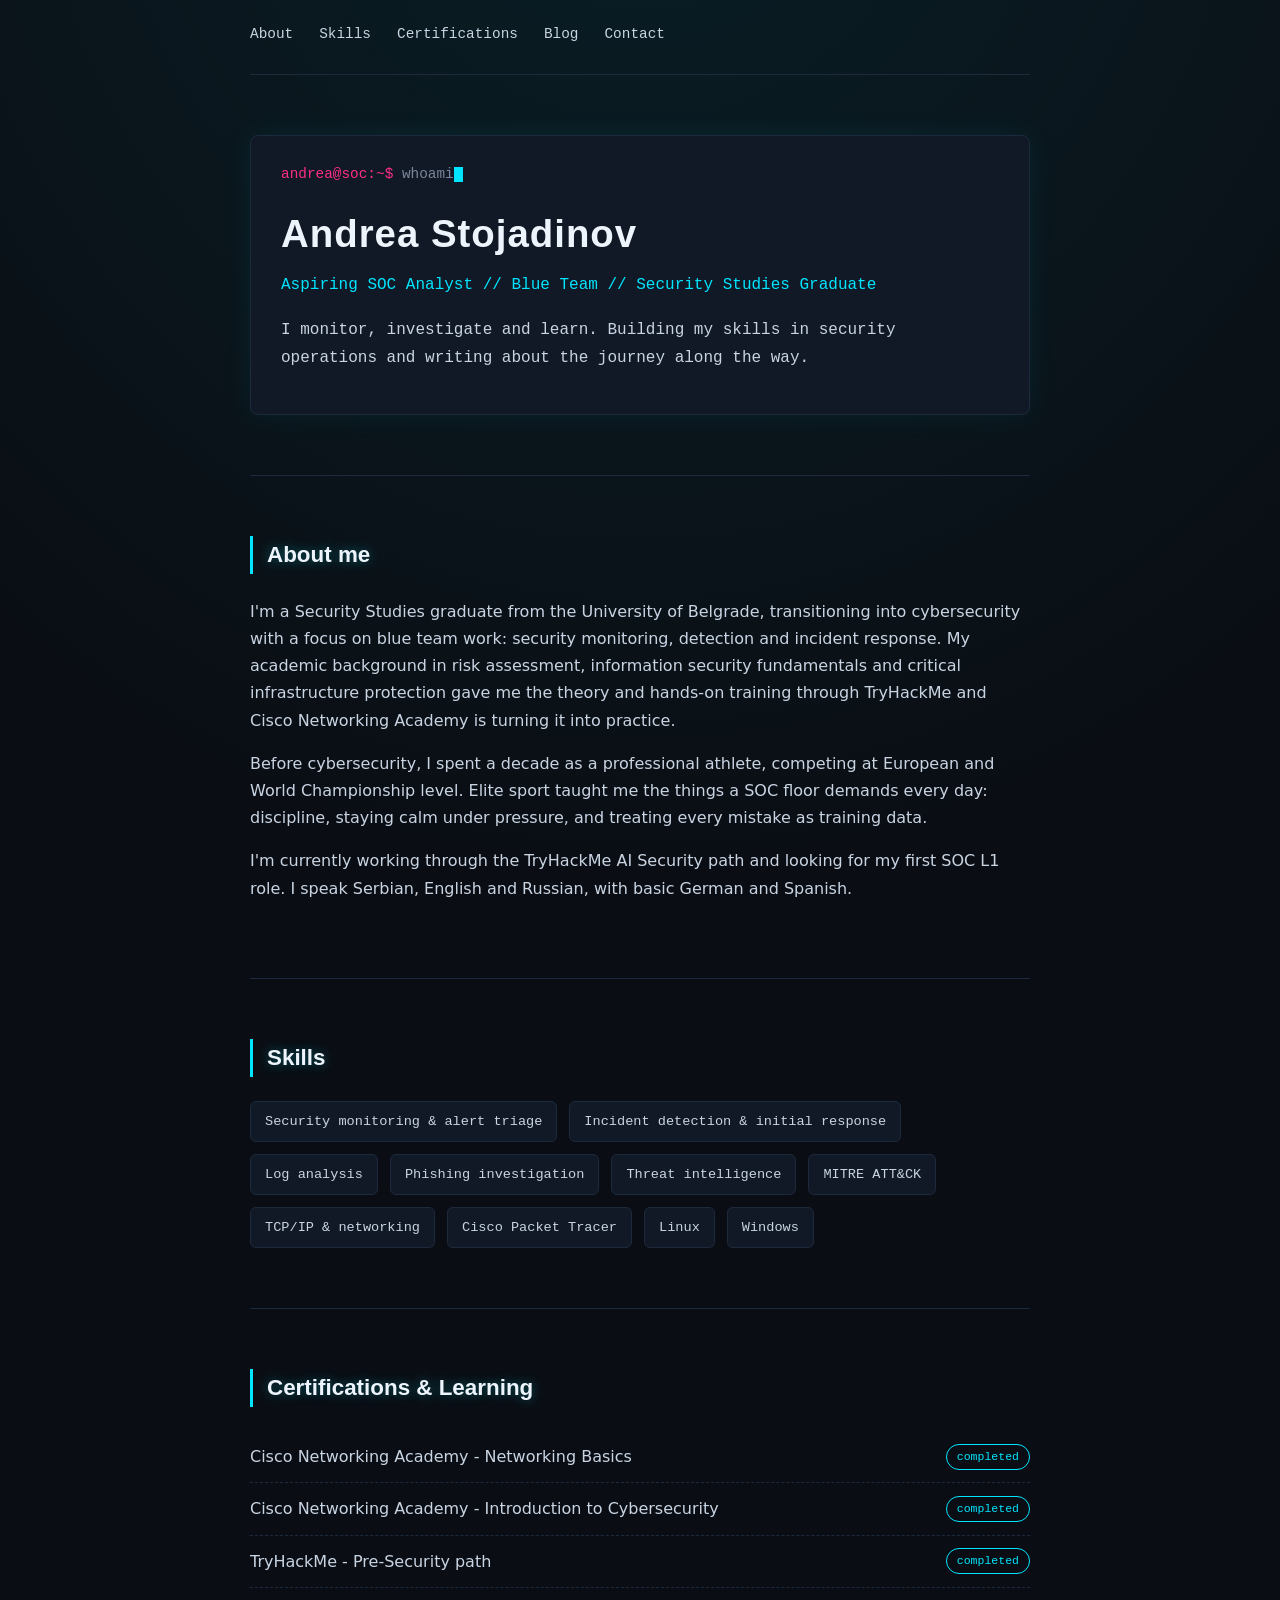
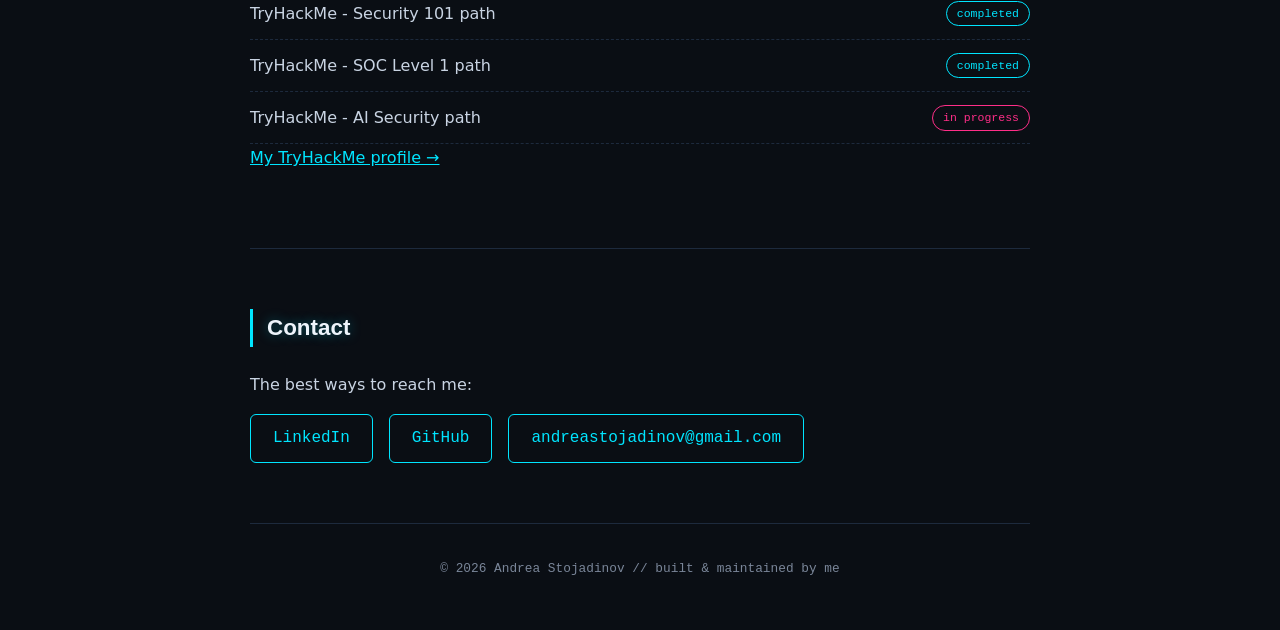
==== index.html @ 2970ea9f "Fix formatting and structure in index.html The HTML file was updated to correct the formatting of th" ====
<!DOCTYPE html>
<html lang="en">
<head>
    <meta charset="UTF-8">
    <meta name="viewport" content="width=device-width, initial-scale=1.0">

    <!-- ===== SIGURNOSNI META TAGOVI ===== -->
    <meta http-equiv="Content-Security-Policy" content="default-src 'self'; script-src 'self'; style-src 'self' https://fonts.googleapis.com; font-src 'self' https://fonts.gstatic.com; img-src 'self' data:; connect-src 'self'; base-uri 'self'; form-action 'none'; object-src 'none'; upgrade-insecure-requests">
    
    <meta name="referrer" content="strict-origin-when-cross-origin">

    <title>Andrea Stojadinov | Aspiring SOC Analyst</title>

    
    <link rel="preconnect" href="https://fonts.googleapis.com">
    <link rel="preconnect" href="https://fonts.gstatic.com" crossorigin>
    <link href="https://fonts.googleapis.com/css2?family=Chakra+Petch:wght@600;700&family=JetBrains+Mono:wght@400;500&display=swap" rel="stylesheet">

    <link rel="stylesheet" href="style.css">
</head>
<body>

    <nav>
        <a href="#about">About</a>
        <a href="#skills">Skills</a>
        <a href="#certifications">Certifications</a>
        <a href="blog.html">Blog</a>
        <a href="#contact">Contact</a>
    </nav>

    <!-- ===== HERO: terminal kutija ===== -->
    <section id="home">
        <div class="terminal">
            <p class="cmd-line"><span class="prompt">andrea@soc:~$</span> whoami<span class="cursor"></span></p>
            <h1>Andrea Stojadinov</h1>
            <p class="tagline">Aspiring SOC Analyst // Blue Team // Security Studies Graduate</p>
            <p>
                I monitor, investigate and learn. Building my skills in security
                operations and writing about the journey along the way.
            </p>
        </div>
    </section>

    <!-- ===== ABOUT ===== -->
    <section id="about">
        <h2>About me</h2>
        <p>
            I'm a Security Studies graduate from the University of Belgrade,
            transitioning into cybersecurity with a focus on blue team work:
            security monitoring, detection and incident response. My academic
            background in risk assessment, information security fundamentals
            and critical infrastructure protection gave me the theory and
            hands-on training through TryHackMe and Cisco Networking Academy
            is turning it into practice.
        </p>
        <p>
            Before cybersecurity, I spent a decade as a professional athlete,
            competing at European and World Championship level. Elite sport
            taught me the things a SOC floor demands every day: discipline,
            staying calm under pressure, and treating every mistake as
            training data.
        </p>
        <p>
            I'm currently working through the TryHackMe AI Security path and
            looking for my first SOC L1 role. I speak Serbian, English and
            Russian, with basic German and Spanish.
        </p>
    </section>

    <!-- ===== SKILLS:  ===== -->
    <section id="skills">
        <h2>Skills</h2>
        <ul class="chips">
            <li>Security monitoring &amp; alert triage</li>
            <li>Incident detection &amp; initial response</li>
            <li>Log analysis</li>
            <li>Phishing investigation</li>
            <li>Threat intelligence</li>
            <li>MITRE ATT&amp;CK</li>
            <li>TCP/IP &amp; networking</li>
            <li>Cisco Packet Tracer</li>
            <li>Linux</li>
            <li>Windows</li>
        </ul>
    </section>

    <!-- ===== CERTIFICATIONS ===== -->
    <section id="certifications">
        <h2>Certifications &amp; Learning</h2>
        <ul class="certs">
            <li>Cisco Networking Academy - Networking Basics <span class="tag done">completed</span></li>
            <li>Cisco Networking Academy - Introduction to Cybersecurity <span class="tag done">completed</span></li>
            <li>TryHackMe - Pre-Security path <span class="tag done">completed</span></li>
            <li>TryHackMe - Security 101 path <span class="tag done">completed</span></li>
            <li>TryHackMe - SOC Level 1 path <span class="tag done">completed</span></li>
            <li>TryHackMe - AI Security path <span class="tag progress">in progress</span></li>
        </ul>
        <p>
            <a href="https://tryhackme.com/p/AndreaStojadinov" target="_blank" rel="noopener noreferrer">My TryHackMe profile &rarr;</a>
        </p>
    </section>

    <!-- ===== CONTACT ===== -->
    <section id="contact">
        <h2>Contact</h2>
        <p>The best ways to reach me:</p>
        <ul class="contact-links">
            <li><a href="https://www.linkedin.com/in/andrea-stojadinov-2642943a7/" target="_blank" rel="noopener noreferrer">LinkedIn</a></li>
            <li><a href="https://github.com/andreastojadinov" target="_blank" rel="noopener noreferrer">GitHub</a></li>
            <li><a id="email-link">Email</a></li>
           
        </ul>
        
    </section>

    <footer>
        <p>&copy; 2026 Andrea Stojadinov // built &amp; maintained by me</p>
    </footer>

    
    <script src="main.js"></script>

</body>
</html>
---- style.css ----
/* ==================================================
   style.css — Cyberpunk / dark tech tema
   Paleta:
     pozadina:   #0a0e14 (skoro crna, plavkasta)
     paneli:     #111926
     tekst:      #c9d4e3 (svetlo sivo-plava)
     neon cyan:  #00e5ff (glavni akcenat)
     neon pink:  #ff2e88 (sekundarni akcenat)
   ================================================== */

* {
    margin: 0;
    padding: 0;
    box-sizing: border-box;
}

/* CSS varijable: */
:root {
    --bg: #0a0e14;
    --panel: #111926;
    --text: #c9d4e3;
    --muted: #7a8699;
    --neon: #00e5ff;
    --neon2: #ff2e88;
    --border: #1d2a3d;
}

html {
    scroll-behavior: smooth; /* glatko skrolovanje na klik u navigaciji */
}

body {
    font-family: "Segoe UI", system-ui, sans-serif;
    background-color: var(--bg);
    /* suptilan "glow" u pozadini vrha stranice */
    background-image: radial-gradient(ellipse 80% 50% at 50% -10%,
                        rgba(0, 229, 255, 0.08), transparent);
    color: var(--text);
    line-height: 1.7;
    max-width: 820px;
    margin: 0 auto;
    padding: 0 20px;
}

/* Naslovi u "tech" fontu (ucitava se u <head> svake stranice) */
h1, h2, h3 {
    font-family: "Chakra Petch", "Segoe UI", sans-serif;
    color: #eef4fb;
}

::selection {
    background: var(--neon);
    color: var(--bg);
}

a {
    color: var(--neon);
}

a:hover {
    color: #7df3ff;
}

/* ===== NAVIGACIJA ===== */
nav {
    display: flex;
    gap: 26px;
    padding: 22px 0;
    border-bottom: 1px solid var(--border);
    font-family: "JetBrains Mono", monospace;
    font-size: 0.9rem;
}

nav a {
    color: var(--text);
    text-decoration: none;
    position: relative;   
    padding-bottom: 6px;
}

/* Neonska linija ispod linka */
nav a::after {
    content: "";
    position: absolute;
    left: 0;
    bottom: 0;
    width: 100%;
    height: 2px;
    background: var(--neon);
    box-shadow: 0 0 8px var(--neon), 0 0 16px var(--neon); 
    transform: scaleX(0);
    transform-origin: left;
    transition: transform 0.25s ease;
}

/* Na hover i na AKTIVNOJ sekciji linija se "razvuce" */
nav a:hover::after,
nav a.active::after {
    transform: scaleX(1);
}

nav a.active {
    color: var(--neon);
}

/* ===== SEKCIJE ===== */
section {
    padding: 60px 0;
    border-bottom: 1px solid var(--border);
}

h1 {
    font-size: 2.4rem;
    letter-spacing: 1px;
    margin-bottom: 6px;
}

h2 {
    font-size: 1.4rem;
    margin-bottom: 24px;
    padding-left: 14px;
    border-left: 3px solid var(--neon);  
    text-shadow: 0 0 12px rgba(0, 229, 255, 0.35);
}

p {
    margin-bottom: 16px;
}

.tagline {
    font-family: "JetBrains Mono", monospace;
    color: var(--neon);
    font-size: 1rem;
    margin-bottom: 18px;
}

/* ===== HERO / TERMINAL ===== */
.terminal {
    background: var(--panel);
    border: 1px solid var(--border);
    border-radius: 8px;
    padding: 26px 30px;
    font-family: "JetBrains Mono", monospace;
    box-shadow: 0 0 30px rgba(0, 229, 255, 0.07);
}

.terminal .prompt {
    color: var(--neon2);   
}

.terminal .cmd-line {
    color: var(--muted);
    margin-bottom: 14px;
    font-size: 0.9rem;
}

/* Trepcuci kursor na kraju komandne linije */
.cursor {
    display: inline-block;
    width: 9px;
    height: 1.1em;
    background: var(--neon);
    vertical-align: text-bottom;
    animation: blink 1.1s steps(1) infinite;
}

@keyframes blink {
    50% { opacity: 0; }
}


@media (prefers-reduced-motion: reduce) {
    .cursor { animation: none; }
    html { scroll-behavior: auto; }
    nav a::after { transition: none; }
}

/* ===== SKILLS kao "cipovi" ===== */
.chips {
    display: flex;
    flex-wrap: wrap;   
    gap: 12px;
    list-style: none;
    margin: 0;
}

.chips li {
    font-family: "JetBrains Mono", monospace;
    font-size: 0.85rem;
    padding: 8px 14px;
    background: var(--panel);
    border: 1px solid var(--border);
    border-radius: 6px;
    transition: border-color 0.2s, box-shadow 0.2s;
}

.chips li:hover {
    border-color: var(--neon);
    box-shadow: 0 0 12px rgba(0, 229, 255, 0.35);
}

/* ===== CERTIFICATIONS ===== */
.certs {
    list-style: none;
}

.certs li {
    padding: 12px 0;
    border-bottom: 1px dashed var(--border);
    display: flex;
    justify-content: space-between;  /* naziv levo, status desno */
    gap: 12px;
    flex-wrap: wrap;
}

/* Male "etikete" statusa */
.tag {
    font-family: "JetBrains Mono", monospace;
    font-size: 0.72rem;
    padding: 2px 10px;
    border-radius: 20px;
    align-self: center;
    white-space: nowrap;
}

.tag.done {
    color: var(--neon);
    border: 1px solid var(--neon);
}

.tag.progress {
    color: var(--neon2);
    border: 1px solid var(--neon2);
}

/* ===== CONTACT dugmad ===== */
.contact-links {
    display: flex;
    gap: 16px;
    flex-wrap: wrap;
    list-style: none;
}

.contact-links a {
    display: inline-block;
    font-family: "JetBrains Mono", monospace;
    text-decoration: none;
    padding: 10px 22px;
    border: 1px solid var(--neon);
    border-radius: 6px;
    transition: box-shadow 0.2s, background 0.2s;
}

.contact-links a:hover {
    box-shadow: 0 0 14px rgba(0, 229, 255, 0.5);
    background: rgba(0, 229, 255, 0.08);
}

/* ===== BLOG ===== */
.post-preview {
    background: var(--panel);
    border: 1px solid var(--border);
    border-left: 3px solid var(--neon);
    border-radius: 6px;
    padding: 20px 24px;
    margin-bottom: 24px;
    transition: box-shadow 0.2s;
}

.post-preview:hover {
    box-shadow: 0 0 16px rgba(0, 229, 255, 0.2);
}

.post-preview h3 {
    font-size: 1.15rem;
    margin-bottom: 4px;
}

.post-preview h3 a {
    text-decoration: none;
}

.post-date {
    font-family: "JetBrains Mono", monospace;
    font-size: 0.78rem;
    color: var(--muted);
    margin-bottom: 10px;
}

article {
    padding: 50px 0;
}

article h2 {
    margin-top: 34px;
}

.back-link {
    display: inline-block;
    margin-top: 30px;
    font-family: "JetBrains Mono", monospace;
}

/* ===== FOOTER ===== */
footer {
    padding: 34px 0;
    font-family: "JetBrains Mono", monospace;
    font-size: 0.8rem;
    color: var(--muted);
    text-align: center;
}

/* Vidljiv fokus za navigaciju tastaturom (pristupacnost) */
a:focus-visible {
    outline: 2px solid var(--neon2);
    outline-offset: 3px;
}
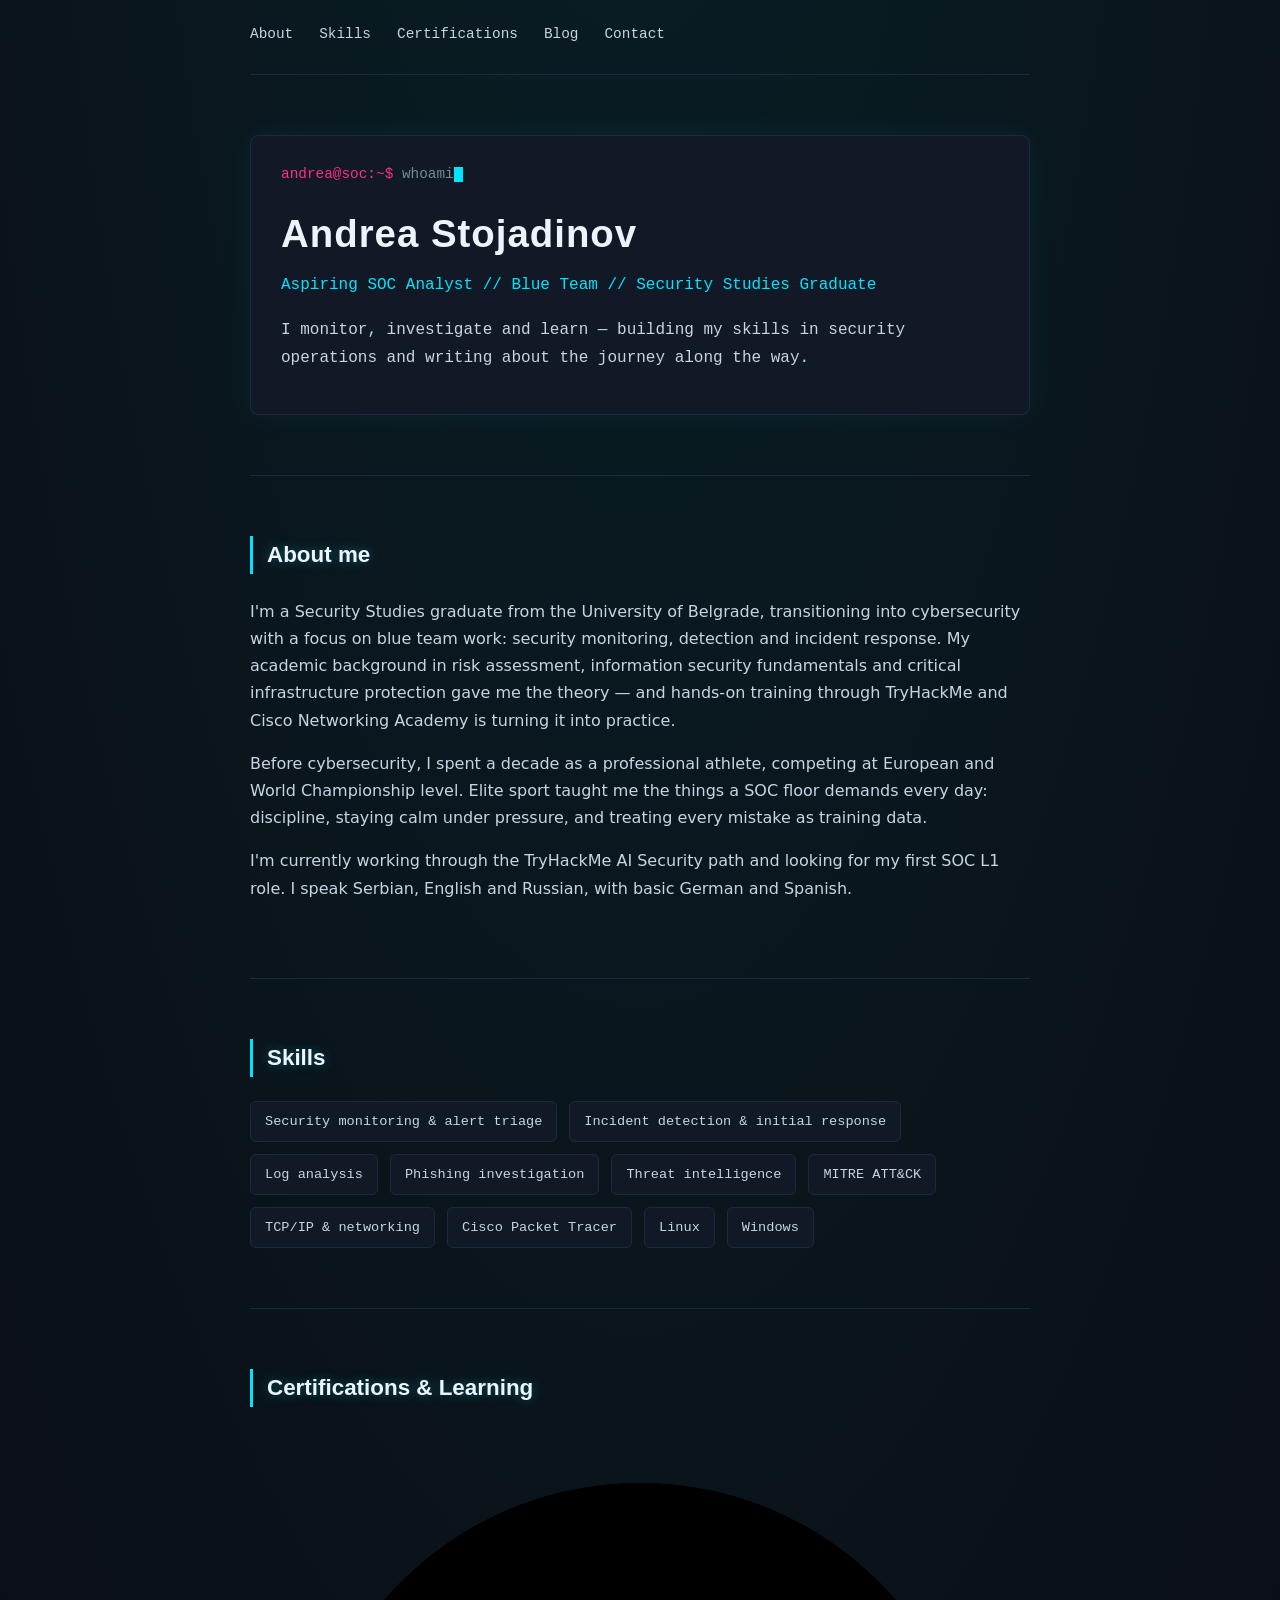
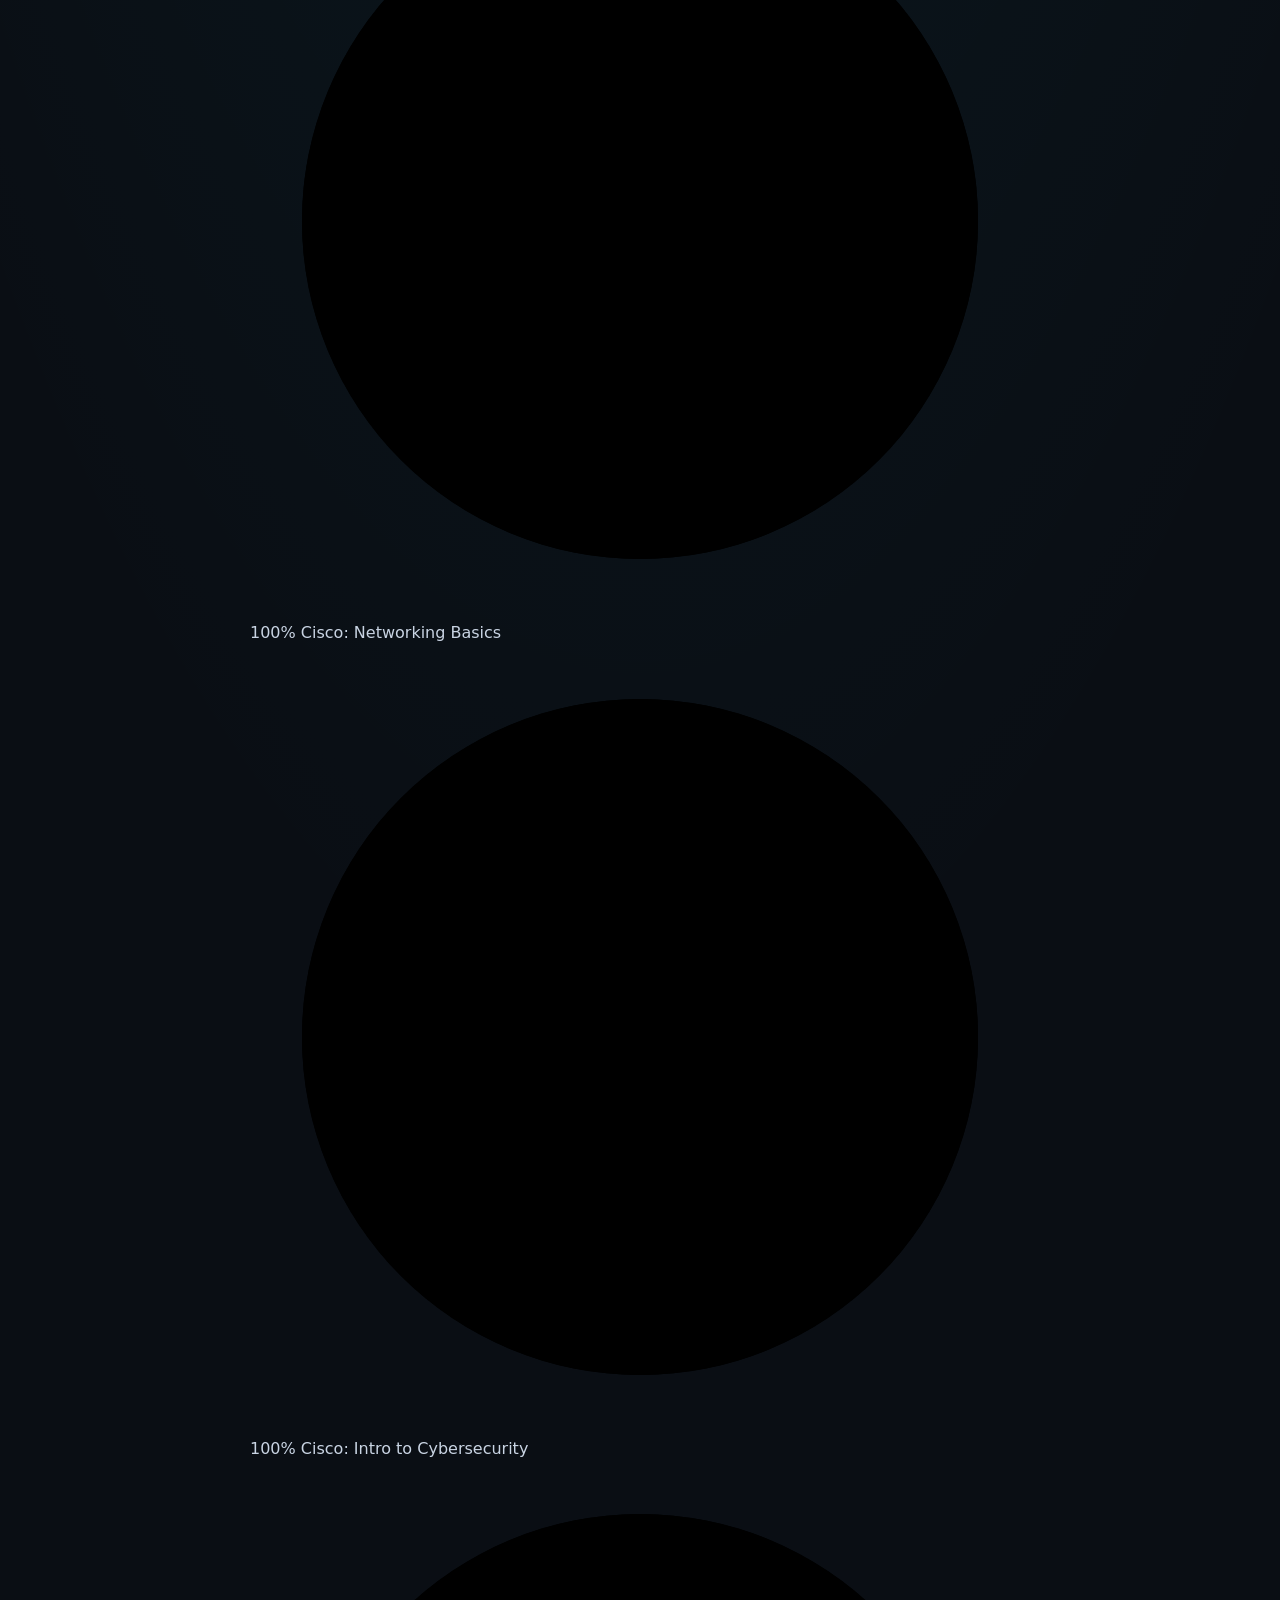
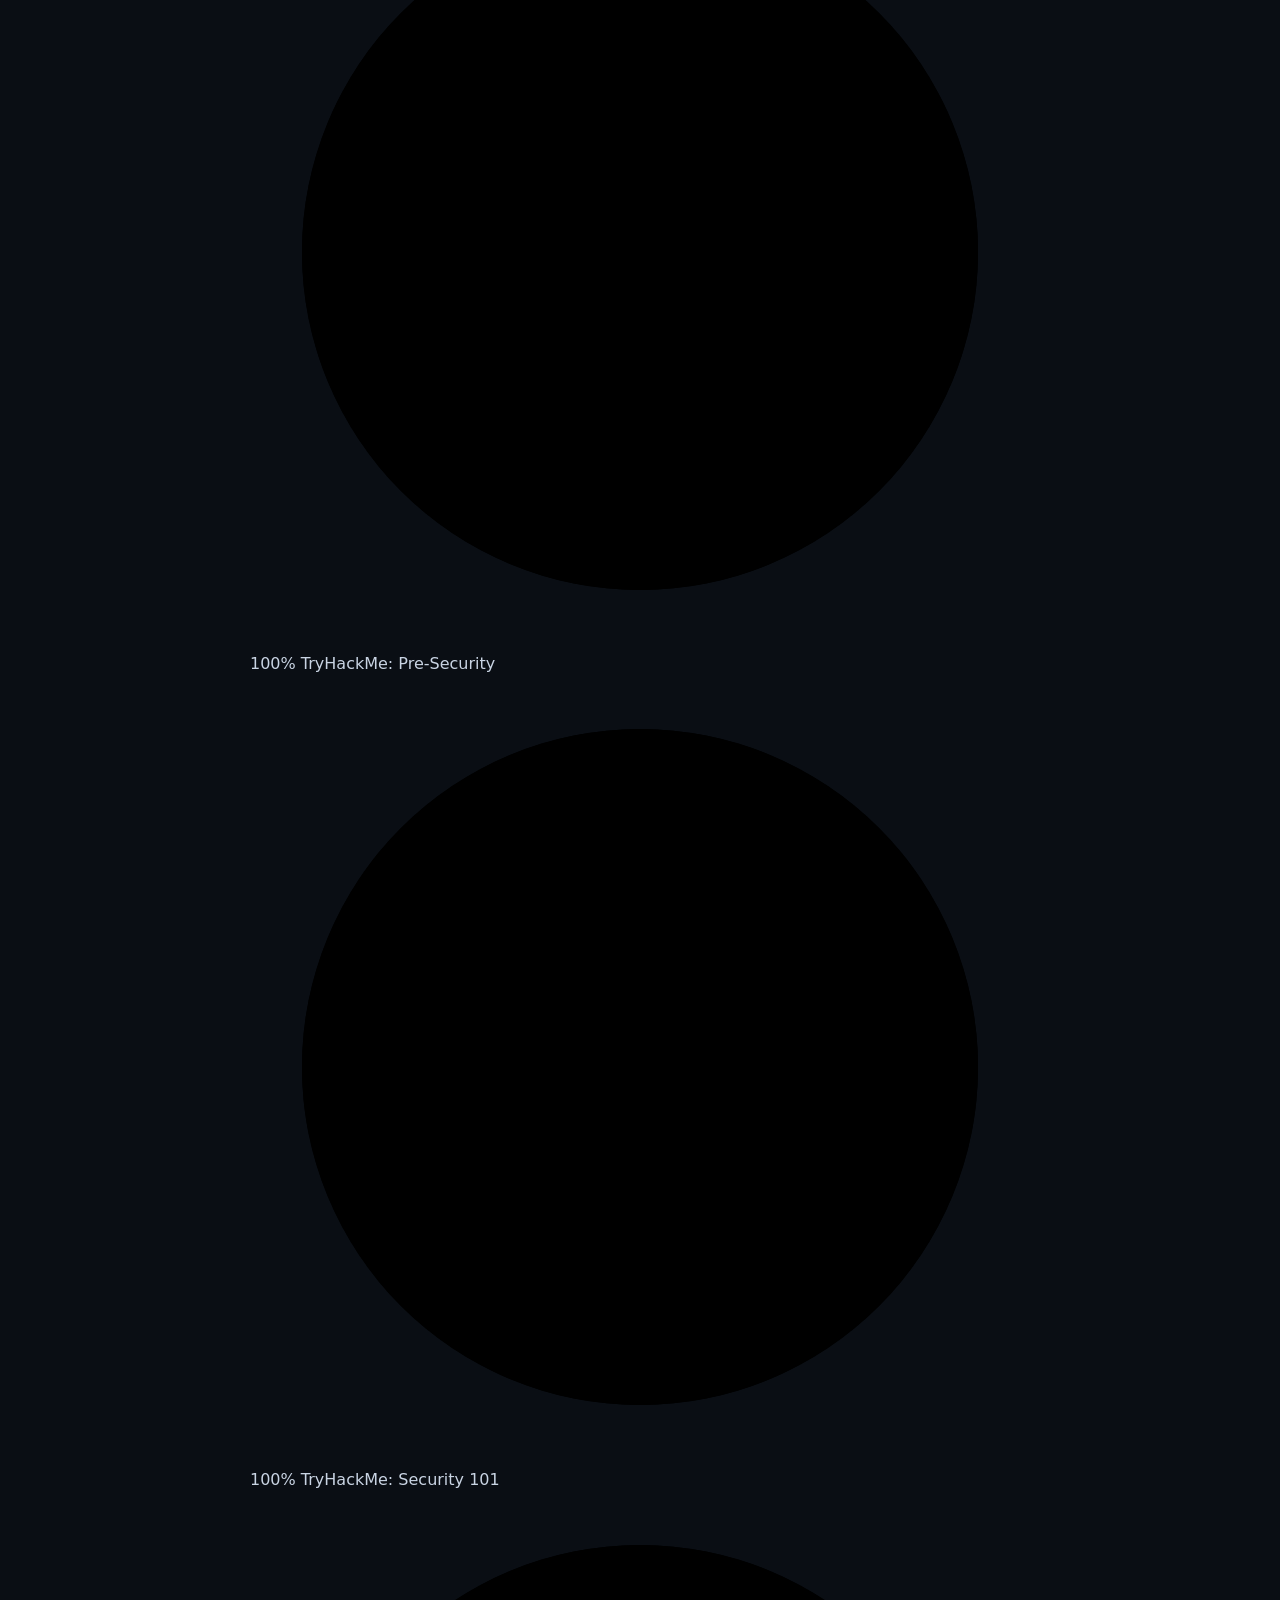
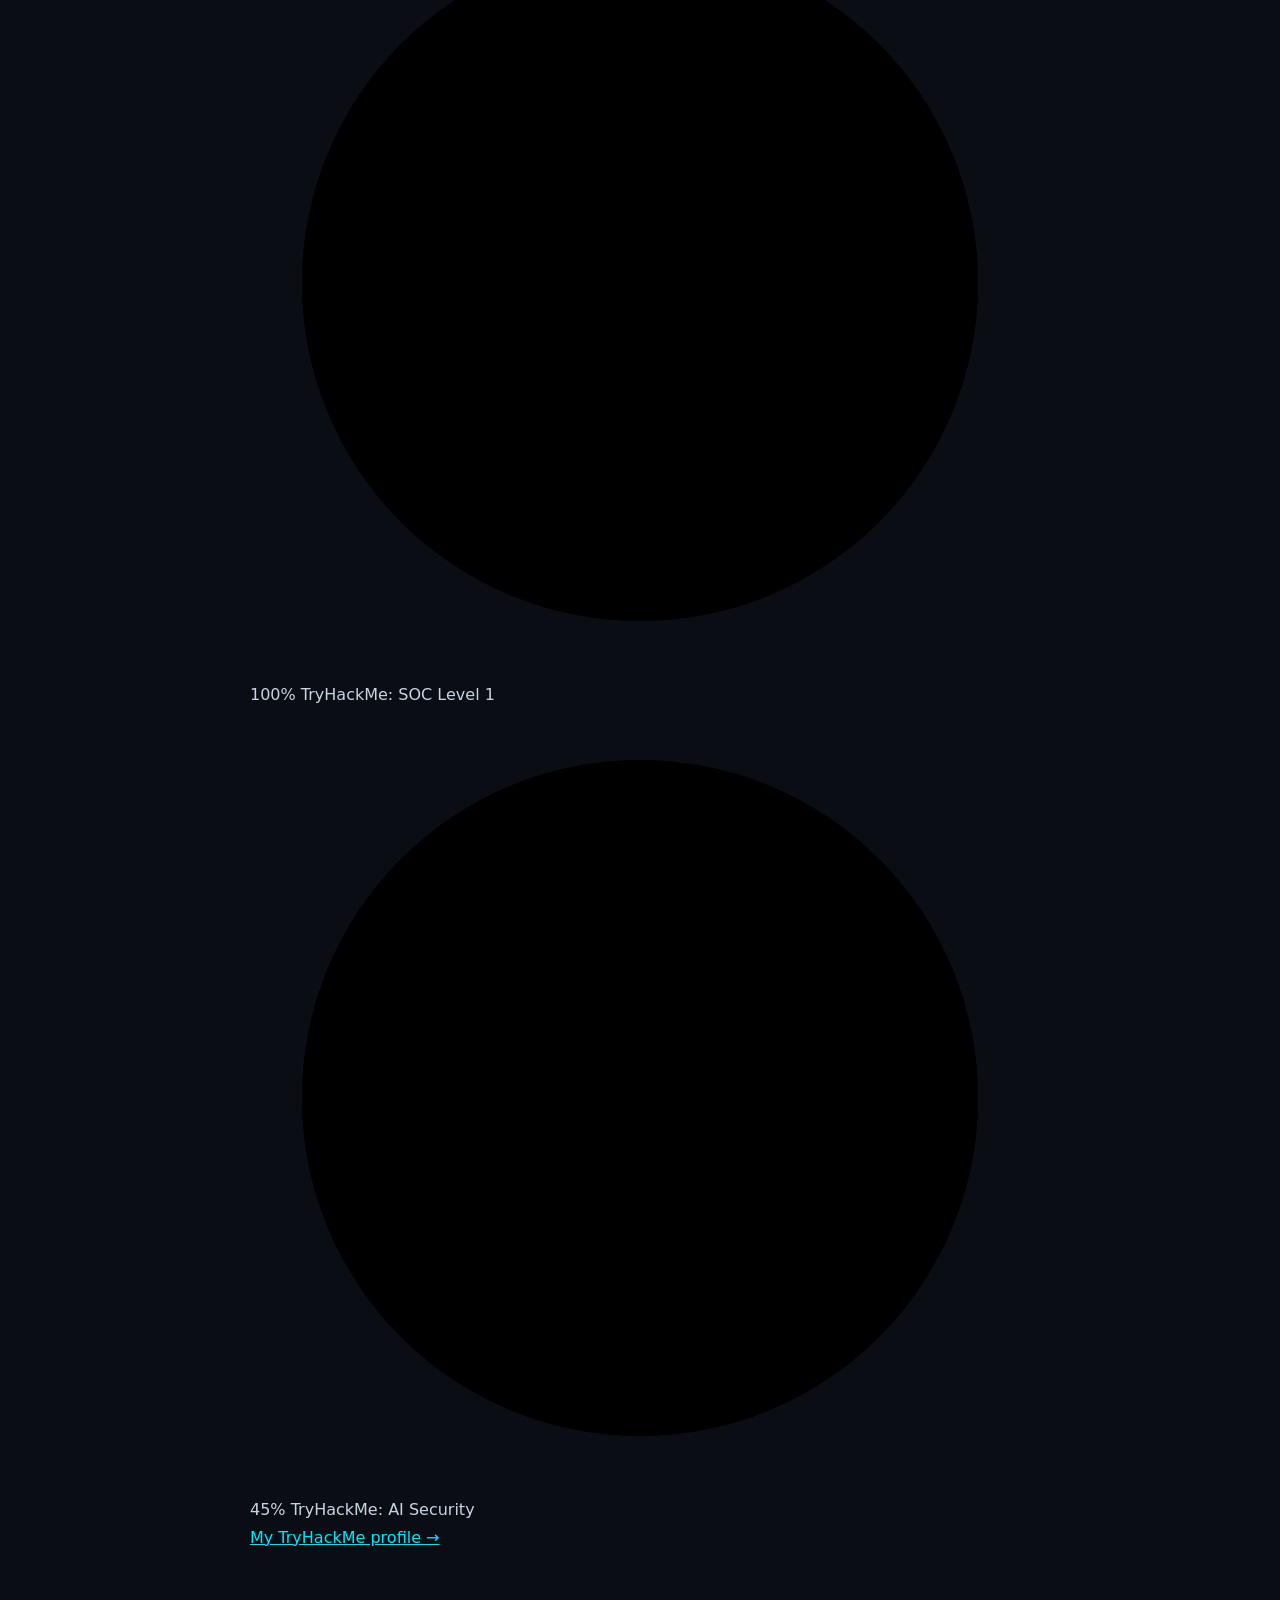
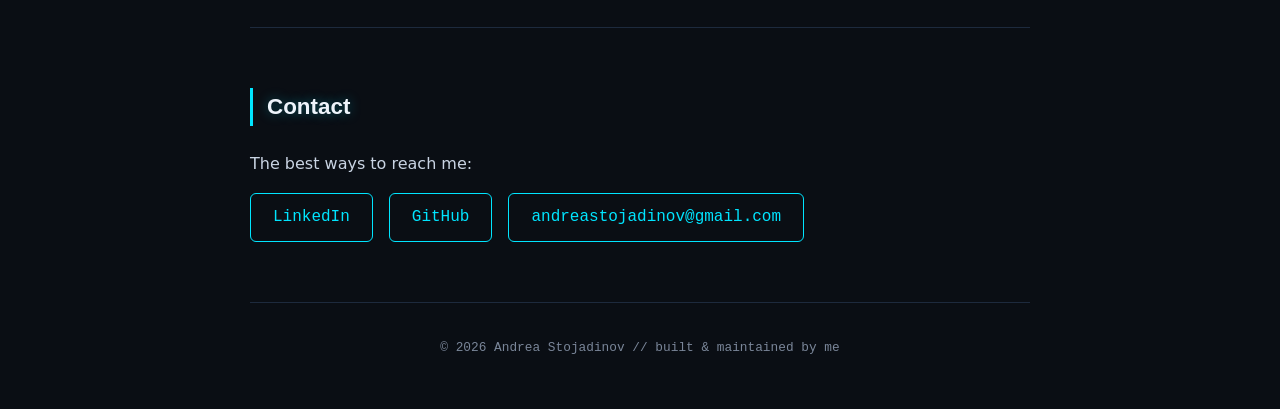
==== commit 84d6d133: "Refactor index.html with improved comments and structure Updated HTML structure and added comments f" ====
--- a/index.html
+++ b/index.html
@@ -4,14 +4,18 @@
     <meta charset="UTF-8">
     <meta name="viewport" content="width=device-width, initial-scale=1.0">
 
-    <!-- ===== SIGURNOSNI META TAGOVI ===== -->
+    <!-- ===== SIGURNOSNI META TAGOVI =====
+         Content-Security-Policy: browseru kaze sa KOJIH domena sme
+         da ucita skripte, stilove i fontove. Sve ostalo se blokira.
+         Ovo je glavna odbrana od XSS-a (ubacivanja tudjeg koda). -->
     <meta http-equiv="Content-Security-Policy" content="default-src 'self'; script-src 'self'; style-src 'self' https://fonts.googleapis.com; font-src 'self' https://fonts.gstatic.com; img-src 'self' data:; connect-src 'self'; base-uri 'self'; form-action 'none'; object-src 'none'; upgrade-insecure-requests">
-    
+    <!-- Referrer-Policy: ogranicava koje info o nasem sajtu se salju
+         drugim sajtovima kad posetilac klikne eksterni link. -->
     <meta name="referrer" content="strict-origin-when-cross-origin">
 
     <title>Andrea Stojadinov | Aspiring SOC Analyst</title>
 
-    
+    <!-- Google Fonts: Chakra Petch (naslovi) i JetBrains Mono (tech detalji) -->
     <link rel="preconnect" href="https://fonts.googleapis.com">
     <link rel="preconnect" href="https://fonts.gstatic.com" crossorigin>
     <link href="https://fonts.googleapis.com/css2?family=Chakra+Petch:wght@600;700&family=JetBrains+Mono:wght@400;500&display=swap" rel="stylesheet">
@@ -35,7 +39,7 @@
             <h1>Andrea Stojadinov</h1>
             <p class="tagline">Aspiring SOC Analyst // Blue Team // Security Studies Graduate</p>
             <p>
-                I monitor, investigate and learn. Building my skills in security
+                I monitor, investigate and learn — building my skills in security
                 operations and writing about the journey along the way.
             </p>
         </div>
@@ -49,7 +53,7 @@
             transitioning into cybersecurity with a focus on blue team work:
             security monitoring, detection and incident response. My academic
             background in risk assessment, information security fundamentals
-            and critical infrastructure protection gave me the theory and
+            and critical infrastructure protection gave me the theory — and
             hands-on training through TryHackMe and Cisco Networking Academy
             is turning it into practice.
         </p>
@@ -67,7 +71,7 @@
         </p>
     </section>
 
-    <!-- ===== SKILLS:  ===== -->
+    <!-- ===== SKILLS: "cipovi" ===== -->
     <section id="skills">
         <h2>Skills</h2>
         <ul class="chips">
@@ -87,14 +91,70 @@
     <!-- ===== CERTIFICATIONS ===== -->
     <section id="certifications">
         <h2>Certifications &amp; Learning</h2>
-        <ul class="certs">
-            <li>Cisco Networking Academy - Networking Basics <span class="tag done">completed</span></li>
-            <li>Cisco Networking Academy - Introduction to Cybersecurity <span class="tag done">completed</span></li>
-            <li>TryHackMe - Pre-Security path <span class="tag done">completed</span></li>
-            <li>TryHackMe - Security 101 path <span class="tag done">completed</span></li>
-            <li>TryHackMe - SOC Level 1 path <span class="tag done">completed</span></li>
-            <li>TryHackMe - AI Security path <span class="tag progress">in progress</span></li>
-        </ul>
+
+        <!-- ===== KRUZNI PROGRESS INDIKATORI =====
+             Svaka kartica ima data-percent = procenat zavrsenosti.
+             Klasa "done" = neon plava, "progress" = neon roze.
+             main.js animira punjenje kruga kad sekcija udje u ekran.
+             Da promenis procenat AI Security-ja: izmeni data-percent
+             dole (npr. data-percent="60") — krug i broj se sami azuriraju. -->
+        <div class="cert-grid">
+
+            <div class="cert-ring done" data-percent="100">
+                <svg class="ring" viewBox="0 0 120 120" aria-hidden="true">
+                    <circle class="ring-track" cx="60" cy="60" r="52"></circle>
+                    <circle class="ring-fill" cx="60" cy="60" r="52"></circle>
+                </svg>
+                <span class="ring-pct">100%</span>
+                <span class="cert-name">Cisco: Networking Basics</span>
+            </div>
+
+            <div class="cert-ring done" data-percent="100">
+                <svg class="ring" viewBox="0 0 120 120" aria-hidden="true">
+                    <circle class="ring-track" cx="60" cy="60" r="52"></circle>
+                    <circle class="ring-fill" cx="60" cy="60" r="52"></circle>
+                </svg>
+                <span class="ring-pct">100%</span>
+                <span class="cert-name">Cisco: Intro to Cybersecurity</span>
+            </div>
+
+            <div class="cert-ring done" data-percent="100">
+                <svg class="ring" viewBox="0 0 120 120" aria-hidden="true">
+                    <circle class="ring-track" cx="60" cy="60" r="52"></circle>
+                    <circle class="ring-fill" cx="60" cy="60" r="52"></circle>
+                </svg>
+                <span class="ring-pct">100%</span>
+                <span class="cert-name">TryHackMe: Pre-Security</span>
+            </div>
+
+            <div class="cert-ring done" data-percent="100">
+                <svg class="ring" viewBox="0 0 120 120" aria-hidden="true">
+                    <circle class="ring-track" cx="60" cy="60" r="52"></circle>
+                    <circle class="ring-fill" cx="60" cy="60" r="52"></circle>
+                </svg>
+                <span class="ring-pct">100%</span>
+                <span class="cert-name">TryHackMe: Security 101</span>
+            </div>
+
+            <div class="cert-ring done" data-percent="100">
+                <svg class="ring" viewBox="0 0 120 120" aria-hidden="true">
+                    <circle class="ring-track" cx="60" cy="60" r="52"></circle>
+                    <circle class="ring-fill" cx="60" cy="60" r="52"></circle>
+                </svg>
+                <span class="ring-pct">100%</span>
+                <span class="cert-name">TryHackMe: SOC Level 1</span>
+            </div>
+
+            <div class="cert-ring progress" data-percent="45">
+                <svg class="ring" viewBox="0 0 120 120" aria-hidden="true">
+                    <circle class="ring-track" cx="60" cy="60" r="52"></circle>
+                    <circle class="ring-fill" cx="60" cy="60" r="52"></circle>
+                </svg>
+                <span class="ring-pct">45%</span>
+                <span class="cert-name">TryHackMe: AI Security</span>
+            </div>
+
+        </div>
         <p>
             <a href="https://tryhackme.com/p/AndreaStojadinov" target="_blank" rel="noopener noreferrer">My TryHackMe profile &rarr;</a>
         </p>
@@ -107,17 +167,18 @@
         <ul class="contact-links">
             <li><a href="https://www.linkedin.com/in/andrea-stojadinov-2642943a7/" target="_blank" rel="noopener noreferrer">LinkedIn</a></li>
             <li><a href="https://github.com/andreastojadinov" target="_blank" rel="noopener noreferrer">GitHub</a></li>
+            <!-- Email adresa se NE pise ovde. main.js je sklapa u browseru,
+                 da je spam botovi ne pokupe iz sirovog HTML-a. -->
             <li><a id="email-link">Email</a></li>
-           
         </ul>
-        
+        <!-- Email namerno jos NE stavljamo — resicemo ga sa zastitom od spam botova -->
     </section>
 
     <footer>
         <p>&copy; 2026 Andrea Stojadinov // built &amp; maintained by me</p>
     </footer>
 
-    
+    <!-- Scroll-spy je sada u zasebnom fajlu (zbog stroge CSP politike) -->
     <script src="main.js"></script>
 
 </body>
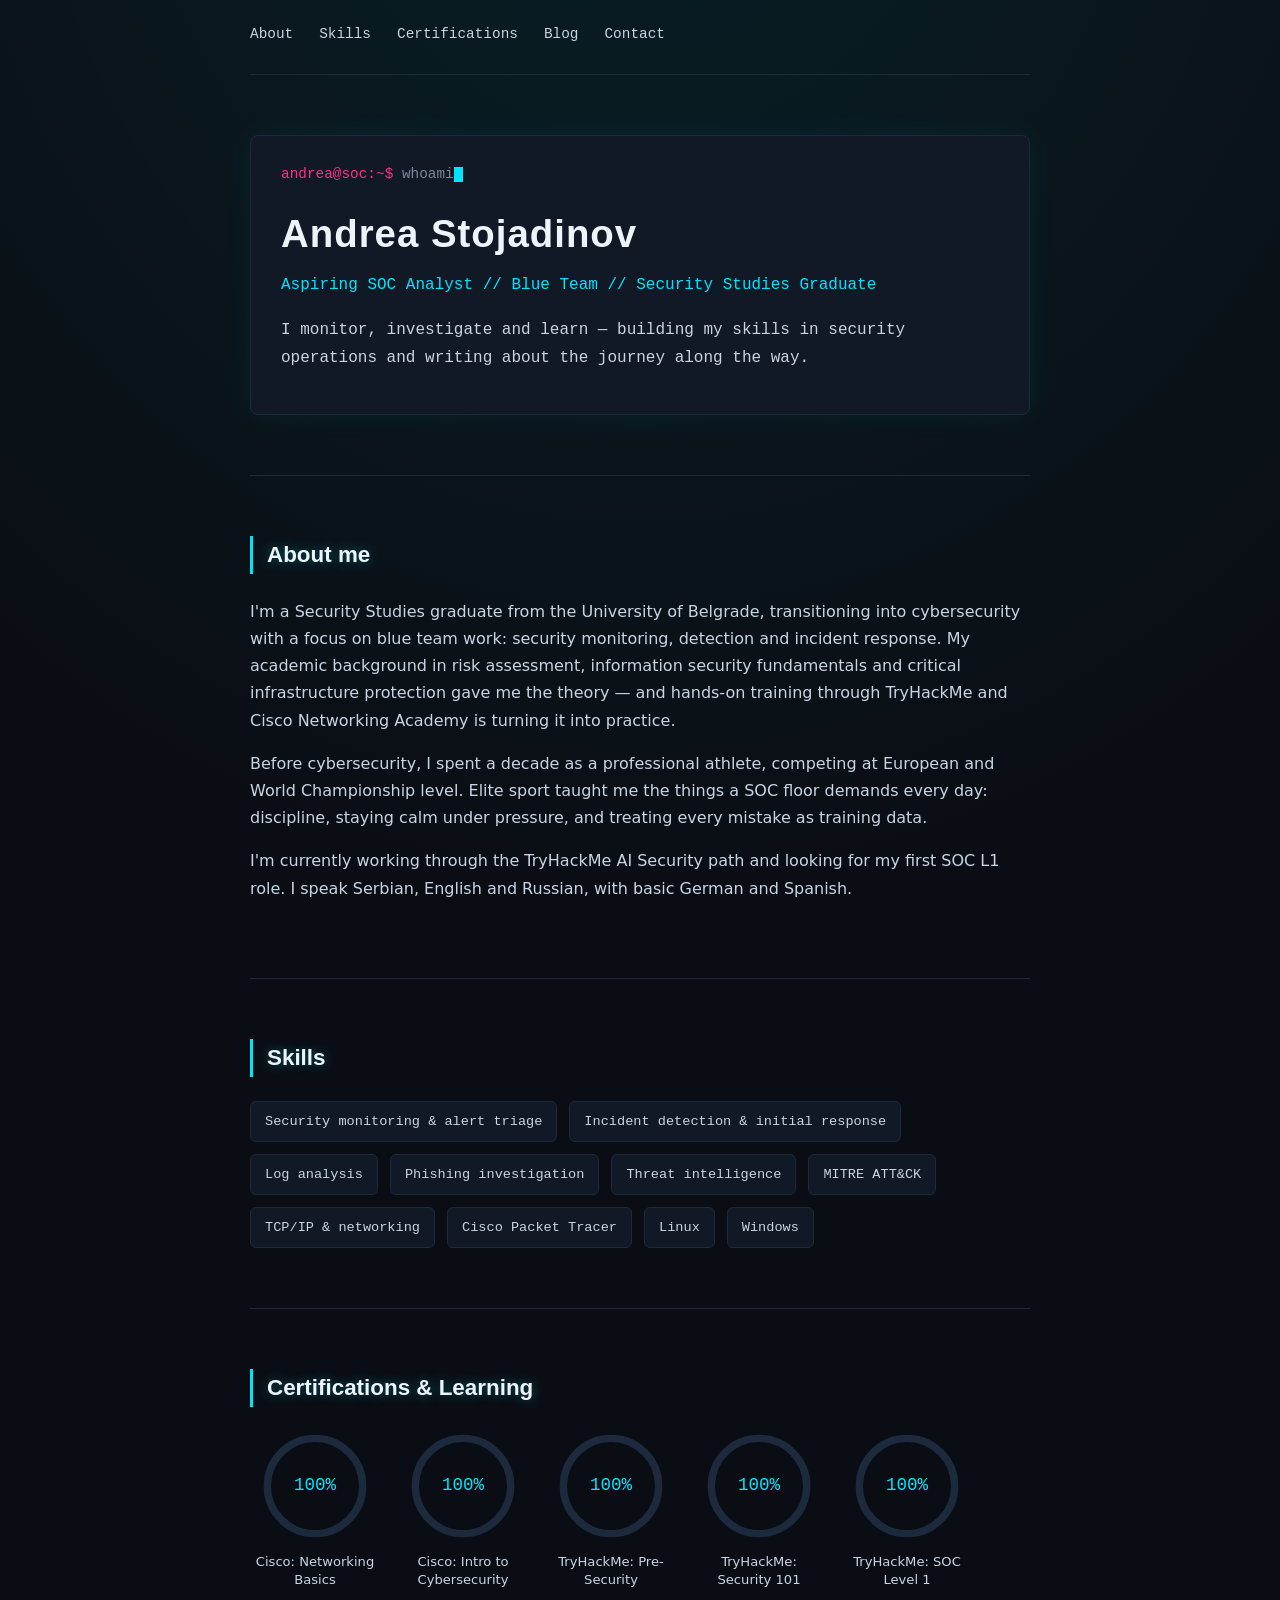
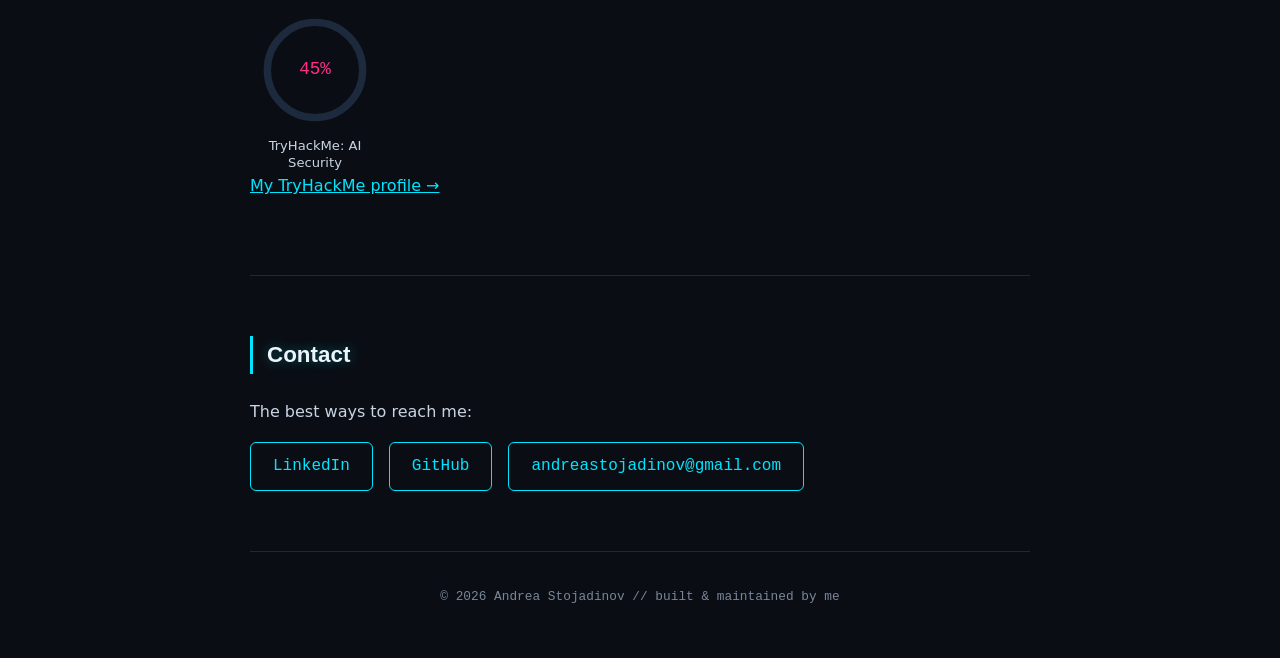
==== commit b788ea0d: "Refactor index.html structure and content" ====
--- a/index.html
+++ b/index.html
@@ -3,19 +3,11 @@
 <head>
     <meta charset="UTF-8">
     <meta name="viewport" content="width=device-width, initial-scale=1.0">
-
-    <!-- ===== SIGURNOSNI META TAGOVI =====
-         Content-Security-Policy: browseru kaze sa KOJIH domena sme
-         da ucita skripte, stilove i fontove. Sve ostalo se blokira.
-         Ovo je glavna odbrana od XSS-a (ubacivanja tudjeg koda). -->
     <meta http-equiv="Content-Security-Policy" content="default-src 'self'; script-src 'self'; style-src 'self' https://fonts.googleapis.com; font-src 'self' https://fonts.gstatic.com; img-src 'self' data:; connect-src 'self'; base-uri 'self'; form-action 'none'; object-src 'none'; upgrade-insecure-requests">
-    <!-- Referrer-Policy: ogranicava koje info o nasem sajtu se salju
-         drugim sajtovima kad posetilac klikne eksterni link. -->
     <meta name="referrer" content="strict-origin-when-cross-origin">
 
     <title>Andrea Stojadinov | Aspiring SOC Analyst</title>
 
-    <!-- Google Fonts: Chakra Petch (naslovi) i JetBrains Mono (tech detalji) -->
     <link rel="preconnect" href="https://fonts.googleapis.com">
     <link rel="preconnect" href="https://fonts.gstatic.com" crossorigin>
     <link href="https://fonts.googleapis.com/css2?family=Chakra+Petch:wght@600;700&family=JetBrains+Mono:wght@400;500&display=swap" rel="stylesheet">
@@ -32,7 +24,6 @@
         <a href="#contact">Contact</a>
     </nav>
 
-    <!-- ===== HERO: terminal kutija ===== -->
     <section id="home">
         <div class="terminal">
             <p class="cmd-line"><span class="prompt">andrea@soc:~$</span> whoami<span class="cursor"></span></p>
@@ -45,7 +36,6 @@
         </div>
     </section>
 
-    <!-- ===== ABOUT ===== -->
     <section id="about">
         <h2>About me</h2>
         <p>
@@ -71,7 +61,6 @@
         </p>
     </section>
 
-    <!-- ===== SKILLS: "cipovi" ===== -->
     <section id="skills">
         <h2>Skills</h2>
         <ul class="chips">
@@ -88,16 +77,8 @@
         </ul>
     </section>
 
-    <!-- ===== CERTIFICATIONS ===== -->
     <section id="certifications">
         <h2>Certifications &amp; Learning</h2>
-
-        <!-- ===== KRUZNI PROGRESS INDIKATORI =====
-             Svaka kartica ima data-percent = procenat zavrsenosti.
-             Klasa "done" = neon plava, "progress" = neon roze.
-             main.js animira punjenje kruga kad sekcija udje u ekran.
-             Da promenis procenat AI Security-ja: izmeni data-percent
-             dole (npr. data-percent="60") — krug i broj se sami azuriraju. -->
         <div class="cert-grid">
 
             <div class="cert-ring done" data-percent="100">
@@ -160,25 +141,20 @@
         </p>
     </section>
 
-    <!-- ===== CONTACT ===== -->
     <section id="contact">
         <h2>Contact</h2>
         <p>The best ways to reach me:</p>
         <ul class="contact-links">
             <li><a href="https://www.linkedin.com/in/andrea-stojadinov-2642943a7/" target="_blank" rel="noopener noreferrer">LinkedIn</a></li>
             <li><a href="https://github.com/andreastojadinov" target="_blank" rel="noopener noreferrer">GitHub</a></li>
-            <!-- Email adresa se NE pise ovde. main.js je sklapa u browseru,
-                 da je spam botovi ne pokupe iz sirovog HTML-a. -->
             <li><a id="email-link">Email</a></li>
         </ul>
-        <!-- Email namerno jos NE stavljamo — resicemo ga sa zastitom od spam botova -->
     </section>
 
     <footer>
         <p>&copy; 2026 Andrea Stojadinov // built &amp; maintained by me</p>
     </footer>
 
-    <!-- Scroll-spy je sada u zasebnom fajlu (zbog stroge CSP politike) -->
     <script src="main.js"></script>
 
 </body>
--- a/style.css
+++ b/style.css
@@ -14,7 +14,7 @@
     box-sizing: border-box;
 }
 
-/* CSS varijable: */
+/* CSS varijable: boju menjas na JEDNOM mestu, vazi svuda */
 :root {
     --bg: #0a0e14;
     --panel: #111926;
@@ -74,11 +74,11 @@
 nav a {
     color: var(--text);
     text-decoration: none;
-    position: relative;   
+    position: relative;   /* potrebno da bi ::after linija znala gde da stoji */
     padding-bottom: 6px;
 }
 
-/* Neonska linija ispod linka */
+/* Neonska linija ispod linka: postoji stalno, ali je "skupljena" (scaleX(0)) */
 nav a::after {
     content: "";
     position: absolute;
@@ -87,7 +87,7 @@
     width: 100%;
     height: 2px;
     background: var(--neon);
-    box-shadow: 0 0 8px var(--neon), 0 0 16px var(--neon); 
+    box-shadow: 0 0 8px var(--neon), 0 0 16px var(--neon); /* neon sjaj */
     transform: scaleX(0);
     transform-origin: left;
     transition: transform 0.25s ease;
@@ -119,7 +119,7 @@
     font-size: 1.4rem;
     margin-bottom: 24px;
     padding-left: 14px;
-    border-left: 3px solid var(--neon);  
+    border-left: 3px solid var(--neon);  /* neonska crtica uz naslov */
     text-shadow: 0 0 12px rgba(0, 229, 255, 0.35);
 }
 
@@ -134,7 +134,8 @@
     margin-bottom: 18px;
 }
 
-/* ===== HERO / TERMINAL ===== */
+/* ===== HERO / TERMINAL =====
+   Kutija koja imitira terminal — nas "potpis" na sajtu */
 .terminal {
     background: var(--panel);
     border: 1px solid var(--border);
@@ -145,7 +146,7 @@
 }
 
 .terminal .prompt {
-    color: var(--neon2);   
+    color: var(--neon2);   /* roze prompt kao kontrast */
 }
 
 .terminal .cmd-line {
@@ -168,7 +169,7 @@
     50% { opacity: 0; }
 }
 
-
+/* Ako je korisniku u sistemu ukljuceno "smanji animacije" — postujemo to */
 @media (prefers-reduced-motion: reduce) {
     .cursor { animation: none; }
     html { scroll-behavior: auto; }
@@ -178,7 +179,7 @@
 /* ===== SKILLS kao "cipovi" ===== */
 .chips {
     display: flex;
-    flex-wrap: wrap;   
+    flex-wrap: wrap;   /* prelamaju se u novi red kad nema mesta */
     gap: 12px;
     list-style: none;
     margin: 0;
@@ -314,4 +315,95 @@
 a:focus-visible {
     outline: 2px solid var(--neon2);
     outline-offset: 3px;
-}+}
+
+/* ===== KRUZNI PROGRESS INDIKATORI (Certifications) ===== */
+
+.cert-grid {
+    display: flex;
+    flex-wrap: wrap;          /* prelamaju se u novi red na manjim ekranima */
+    gap: 26px 18px;
+    justify-content: flex-start;
+}
+
+/* Jedna kartica (jedan kurs) */
+.cert-ring {
+    position: relative;       /* da procenat moze da stoji centriran preko kruga */
+    width: 130px;
+    display: flex;
+    flex-direction: column;
+    align-items: center;
+    text-align: center;
+}
+
+/* SVG krug */
+.cert-ring .ring {
+    width: 110px;
+    height: 110px;
+    transform: rotate(-90deg); /* da punjenje krece od vrha (12h) */
+}
+
+/* Pozadinska (prazna) putanja kruga */
+.ring-track {
+    fill: none;
+    stroke: var(--border);
+    stroke-width: 8;
+}
+
+/* Obojena (popunjena) putanja */
+.ring-fill {
+    fill: none;
+    stroke-width: 8;
+    stroke-linecap: round;
+    stroke-dasharray: 327;     /* obim kruga (2 * pi * 52 ~= 327) */
+    stroke-dashoffset: 327;    /* pocinje "prazan"; main.js ga puni */
+    transition: stroke-dashoffset 1.4s ease;
+}
+
+/* Zavrseni kursevi = neon plava */
+.cert-ring.done .ring-fill {
+    stroke: var(--neon);
+    filter: drop-shadow(0 0 4px var(--neon));
+}
+
+/* Kurs u toku = neon roze */
+.cert-ring.progress .ring-fill {
+    stroke: var(--neon2);
+    filter: drop-shadow(0 0 4px var(--neon2));
+}
+
+/* Procenat, centriran preko kruga */
+.ring-pct {
+    position: absolute;
+    top: 55px;                 /* poravnato sa centrom kruga (110px / 2) */
+    left: 0;
+    right: 0;
+    transform: translateY(-50%);
+    font-family: "JetBrains Mono", monospace;
+    font-size: 1.1rem;
+    font-weight: 500;
+    color: #eef4fb;
+}
+
+.cert-ring.done .ring-pct {
+    color: var(--neon);
+}
+
+.cert-ring.progress .ring-pct {
+    color: var(--neon2);
+}
+
+/* Naziv kursa ispod kruga */
+.cert-name {
+    margin-top: 12px;
+    font-size: 0.82rem;
+    line-height: 1.35;
+    color: var(--text);
+}
+
+/* Postovanje "smanji animacije": bez tranzicije, krug odmah na vrednosti */
+@media (prefers-reduced-motion: reduce) {
+    .ring-fill {
+        transition: none;
+    }
+}
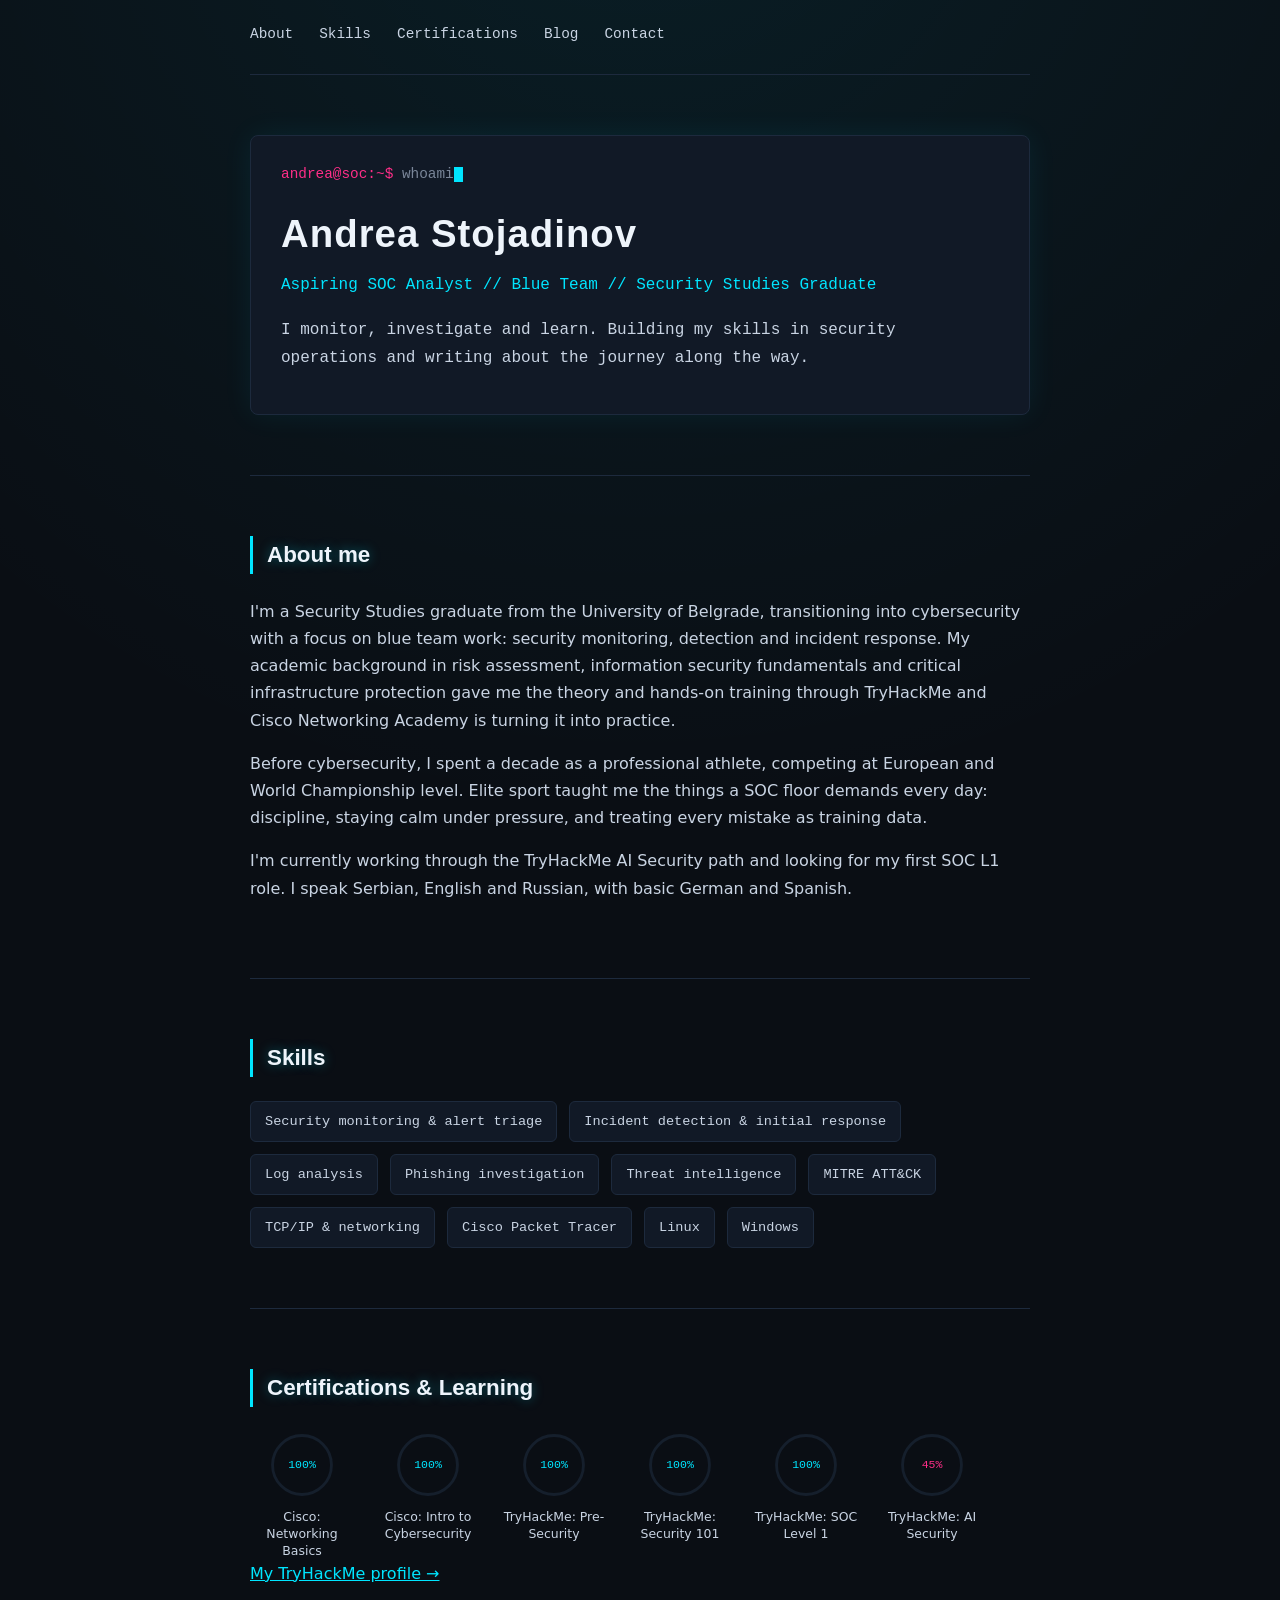
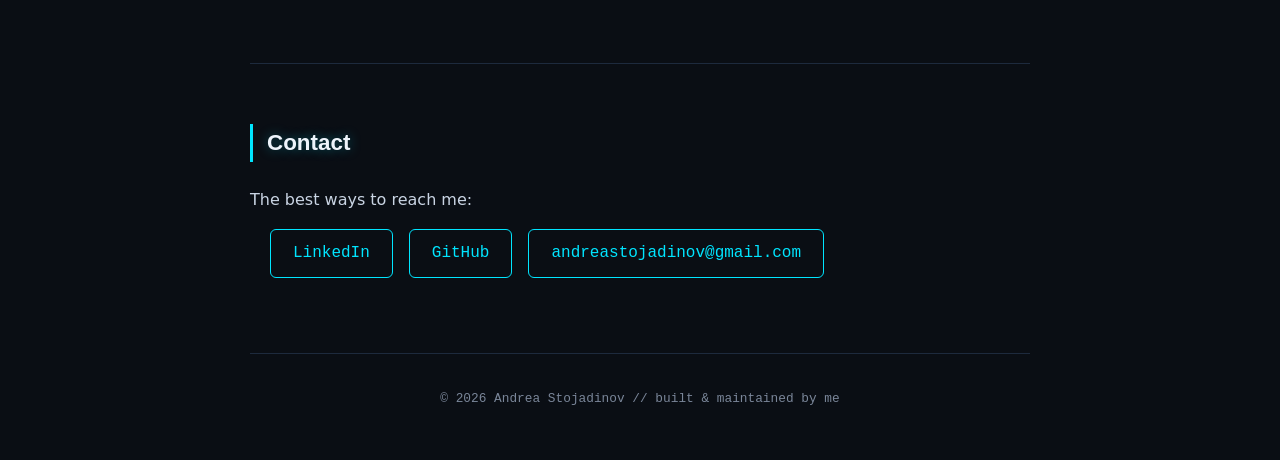
==== commit 49797942: "Refactor index.html for improved structure and content Updated the HTML structure and content, impro" ====
--- a/index.html
+++ b/index.html
@@ -30,7 +30,7 @@
             <h1>Andrea Stojadinov</h1>
             <p class="tagline">Aspiring SOC Analyst // Blue Team // Security Studies Graduate</p>
             <p>
-                I monitor, investigate and learn — building my skills in security
+                I monitor, investigate and learn. Building my skills in security
                 operations and writing about the journey along the way.
             </p>
         </div>
@@ -43,7 +43,7 @@
             transitioning into cybersecurity with a focus on blue team work:
             security monitoring, detection and incident response. My academic
             background in risk assessment, information security fundamentals
-            and critical infrastructure protection gave me the theory — and
+            and critical infrastructure protection gave me the theory and
             hands-on training through TryHackMe and Cisco Networking Academy
             is turning it into practice.
         </p>
@@ -126,7 +126,7 @@
                 <span class="cert-name">TryHackMe: SOC Level 1</span>
             </div>
 
-            <div class="cert-ring progress" data-percent="45">
+            <div class="cert-ring progress" data-percent="47">
                 <svg class="ring" viewBox="0 0 120 120" aria-hidden="true">
                     <circle class="ring-track" cx="60" cy="60" r="52"></circle>
                     <circle class="ring-fill" cx="60" cy="60" r="52"></circle>
--- a/style.css
+++ b/style.css
@@ -1,12 +1,4 @@
-/* ==================================================
-   style.css — Cyberpunk / dark tech tema
-   Paleta:
-     pozadina:   #0a0e14 (skoro crna, plavkasta)
-     paneli:     #111926
-     tekst:      #c9d4e3 (svetlo sivo-plava)
-     neon cyan:  #00e5ff (glavni akcenat)
-     neon pink:  #ff2e88 (sekundarni akcenat)
-   ================================================== */
+/* style.css — site-wide styles */
 
 * {
     margin: 0;
@@ -14,7 +6,6 @@
     box-sizing: border-box;
 }
 
-/* CSS varijable: boju menjas na JEDNOM mestu, vazi svuda */
 :root {
     --bg: #0a0e14;
     --panel: #111926;
@@ -26,13 +17,12 @@
 }
 
 html {
-    scroll-behavior: smooth; /* glatko skrolovanje na klik u navigaciji */
+    scroll-behavior: smooth;
 }
 
 body {
     font-family: "Segoe UI", system-ui, sans-serif;
     background-color: var(--bg);
-    /* suptilan "glow" u pozadini vrha stranice */
     background-image: radial-gradient(ellipse 80% 50% at 50% -10%,
                         rgba(0, 229, 255, 0.08), transparent);
     color: var(--text);
@@ -42,7 +32,6 @@
     padding: 0 20px;
 }
 
-/* Naslovi u "tech" fontu (ucitava se u <head> svake stranice) */
 h1, h2, h3 {
     font-family: "Chakra Petch", "Segoe UI", sans-serif;
     color: #eef4fb;
@@ -61,7 +50,7 @@
     color: #7df3ff;
 }
 
-/* ===== NAVIGACIJA ===== */
+/* Navigation */
 nav {
     display: flex;
     gap: 26px;
@@ -74,11 +63,10 @@
 nav a {
     color: var(--text);
     text-decoration: none;
-    position: relative;   /* potrebno da bi ::after linija znala gde da stoji */
+    position: relative;
     padding-bottom: 6px;
 }
 
-/* Neonska linija ispod linka: postoji stalno, ali je "skupljena" (scaleX(0)) */
 nav a::after {
     content: "";
     position: absolute;
@@ -87,13 +75,12 @@
     width: 100%;
     height: 2px;
     background: var(--neon);
-    box-shadow: 0 0 8px var(--neon), 0 0 16px var(--neon); /* neon sjaj */
+    box-shadow: 0 0 8px var(--neon), 0 0 16px var(--neon);
     transform: scaleX(0);
     transform-origin: left;
     transition: transform 0.25s ease;
 }
 
-/* Na hover i na AKTIVNOJ sekciji linija se "razvuce" */
 nav a:hover::after,
 nav a.active::after {
     transform: scaleX(1);
@@ -103,7 +90,7 @@
     color: var(--neon);
 }
 
-/* ===== SEKCIJE ===== */
+/* Sections */
 section {
     padding: 60px 0;
     border-bottom: 1px solid var(--border);
@@ -119,12 +106,17 @@
     font-size: 1.4rem;
     margin-bottom: 24px;
     padding-left: 14px;
-    border-left: 3px solid var(--neon);  /* neonska crtica uz naslov */
+    border-left: 3px solid var(--neon);
     text-shadow: 0 0 12px rgba(0, 229, 255, 0.35);
 }
 
 p {
     margin-bottom: 16px;
+}
+
+ul {
+    margin-left: 20px;
+    margin-bottom: 15px;
 }
 
 .tagline {
@@ -134,8 +126,7 @@
     margin-bottom: 18px;
 }
 
-/* ===== HERO / TERMINAL =====
-   Kutija koja imitira terminal — nas "potpis" na sajtu */
+/* Hero terminal */
 .terminal {
     background: var(--panel);
     border: 1px solid var(--border);
@@ -146,7 +137,7 @@
 }
 
 .terminal .prompt {
-    color: var(--neon2);   /* roze prompt kao kontrast */
+    color: var(--neon2);
 }
 
 .terminal .cmd-line {
@@ -155,7 +146,6 @@
     font-size: 0.9rem;
 }
 
-/* Trepcuci kursor na kraju komandne linije */
 .cursor {
     display: inline-block;
     width: 9px;
@@ -169,17 +159,10 @@
     50% { opacity: 0; }
 }
 
-/* Ako je korisniku u sistemu ukljuceno "smanji animacije" — postujemo to */
-@media (prefers-reduced-motion: reduce) {
-    .cursor { animation: none; }
-    html { scroll-behavior: auto; }
-    nav a::after { transition: none; }
-}
-
-/* ===== SKILLS kao "cipovi" ===== */
+/* Skills chips */
 .chips {
     display: flex;
-    flex-wrap: wrap;   /* prelamaju se u novi red kad nema mesta */
+    flex-wrap: wrap;
     gap: 12px;
     list-style: none;
     margin: 0;
@@ -200,41 +183,80 @@
     box-shadow: 0 0 12px rgba(0, 229, 255, 0.35);
 }
 
-/* ===== CERTIFICATIONS ===== */
-.certs {
-    list-style: none;
-}
-
-.certs li {
-    padding: 12px 0;
-    border-bottom: 1px dashed var(--border);
-    display: flex;
-    justify-content: space-between;  /* naziv levo, status desno */
-    gap: 12px;
+/* Certification progress rings */
+.cert-grid {
+    display: flex;
     flex-wrap: wrap;
-}
-
-/* Male "etikete" statusa */
-.tag {
+    gap: 24px 22px;
+}
+
+.cert-ring {
+    position: relative;
+    width: 104px;
+    display: flex;
+    flex-direction: column;
+    align-items: center;
+    text-align: center;
+}
+
+.cert-ring .ring {
+    width: 68px;
+    height: 68px;
+    transform: rotate(-90deg);
+}
+
+.ring-track {
+    fill: none;
+    stroke: rgba(29, 42, 61, 0.6);
+    stroke-width: 5;
+}
+
+.ring-fill {
+    fill: none;
+    stroke-width: 5;
+    stroke-linecap: round;
+    stroke-dasharray: 327;
+    stroke-dashoffset: 327;
+    transition: stroke-dashoffset 1.4s ease;
+}
+
+.cert-ring.done .ring-fill {
+    stroke: var(--neon);
+    filter: drop-shadow(0 0 3px var(--neon));
+}
+
+.cert-ring.progress .ring-fill {
+    stroke: var(--neon2);
+    filter: drop-shadow(0 0 3px var(--neon2));
+}
+
+.ring-pct {
+    position: absolute;
+    top: 34px;
+    left: 0;
+    right: 0;
+    transform: translateY(-50%);
     font-family: "JetBrains Mono", monospace;
     font-size: 0.72rem;
-    padding: 2px 10px;
-    border-radius: 20px;
-    align-self: center;
-    white-space: nowrap;
-}
-
-.tag.done {
+    font-weight: 500;
+}
+
+.cert-ring.done .ring-pct {
     color: var(--neon);
-    border: 1px solid var(--neon);
-}
-
-.tag.progress {
+}
+
+.cert-ring.progress .ring-pct {
     color: var(--neon2);
-    border: 1px solid var(--neon2);
-}
-
-/* ===== CONTACT dugmad ===== */
+}
+
+.cert-name {
+    margin-top: 10px;
+    font-size: 0.78rem;
+    line-height: 1.35;
+    color: var(--text);
+}
+
+/* Contact buttons */
 .contact-links {
     display: flex;
     gap: 16px;
@@ -257,7 +279,7 @@
     background: rgba(0, 229, 255, 0.08);
 }
 
-/* ===== BLOG ===== */
+/* Blog */
 .post-preview {
     background: var(--panel);
     border: 1px solid var(--border);
@@ -302,7 +324,7 @@
     font-family: "JetBrains Mono", monospace;
 }
 
-/* ===== FOOTER ===== */
+/* Footer */
 footer {
     padding: 34px 0;
     font-family: "JetBrains Mono", monospace;
@@ -311,99 +333,15 @@
     text-align: center;
 }
 
-/* Vidljiv fokus za navigaciju tastaturom (pristupacnost) */
 a:focus-visible {
     outline: 2px solid var(--neon2);
     outline-offset: 3px;
 }
 
-/* ===== KRUZNI PROGRESS INDIKATORI (Certifications) ===== */
-
-.cert-grid {
-    display: flex;
-    flex-wrap: wrap;          /* prelamaju se u novi red na manjim ekranima */
-    gap: 26px 18px;
-    justify-content: flex-start;
-}
-
-/* Jedna kartica (jedan kurs) */
-.cert-ring {
-    position: relative;       /* da procenat moze da stoji centriran preko kruga */
-    width: 130px;
-    display: flex;
-    flex-direction: column;
-    align-items: center;
-    text-align: center;
-}
-
-/* SVG krug */
-.cert-ring .ring {
-    width: 110px;
-    height: 110px;
-    transform: rotate(-90deg); /* da punjenje krece od vrha (12h) */
-}
-
-/* Pozadinska (prazna) putanja kruga */
-.ring-track {
-    fill: none;
-    stroke: var(--border);
-    stroke-width: 8;
-}
-
-/* Obojena (popunjena) putanja */
-.ring-fill {
-    fill: none;
-    stroke-width: 8;
-    stroke-linecap: round;
-    stroke-dasharray: 327;     /* obim kruga (2 * pi * 52 ~= 327) */
-    stroke-dashoffset: 327;    /* pocinje "prazan"; main.js ga puni */
-    transition: stroke-dashoffset 1.4s ease;
-}
-
-/* Zavrseni kursevi = neon plava */
-.cert-ring.done .ring-fill {
-    stroke: var(--neon);
-    filter: drop-shadow(0 0 4px var(--neon));
-}
-
-/* Kurs u toku = neon roze */
-.cert-ring.progress .ring-fill {
-    stroke: var(--neon2);
-    filter: drop-shadow(0 0 4px var(--neon2));
-}
-
-/* Procenat, centriran preko kruga */
-.ring-pct {
-    position: absolute;
-    top: 55px;                 /* poravnato sa centrom kruga (110px / 2) */
-    left: 0;
-    right: 0;
-    transform: translateY(-50%);
-    font-family: "JetBrains Mono", monospace;
-    font-size: 1.1rem;
-    font-weight: 500;
-    color: #eef4fb;
-}
-
-.cert-ring.done .ring-pct {
-    color: var(--neon);
-}
-
-.cert-ring.progress .ring-pct {
-    color: var(--neon2);
-}
-
-/* Naziv kursa ispod kruga */
-.cert-name {
-    margin-top: 12px;
-    font-size: 0.82rem;
-    line-height: 1.35;
-    color: var(--text);
-}
-
-/* Postovanje "smanji animacije": bez tranzicije, krug odmah na vrednosti */
+/* Reduced motion */
 @media (prefers-reduced-motion: reduce) {
-    .ring-fill {
-        transition: none;
-    }
-}
+    .cursor { animation: none; }
+    html { scroll-behavior: auto; }
+    nav a::after { transition: none; }
+    .ring-fill { transition: none; }
+}
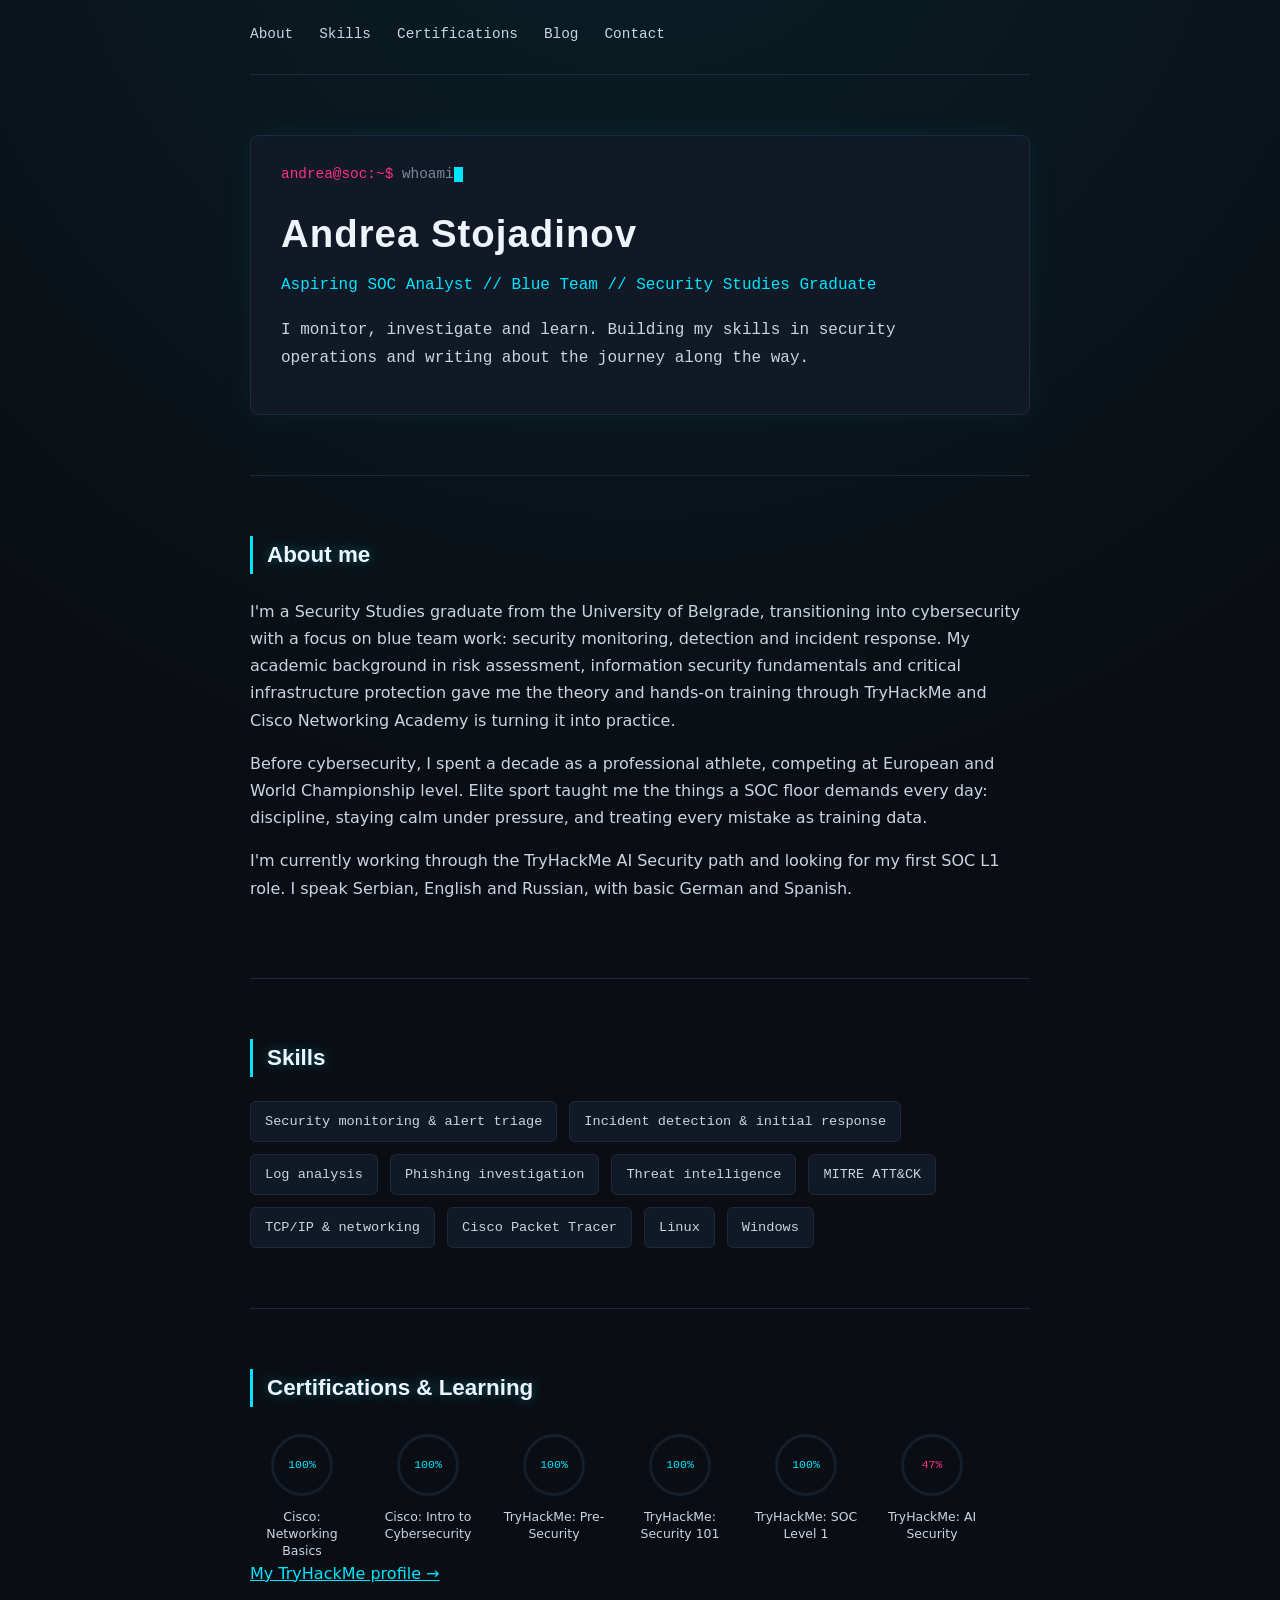
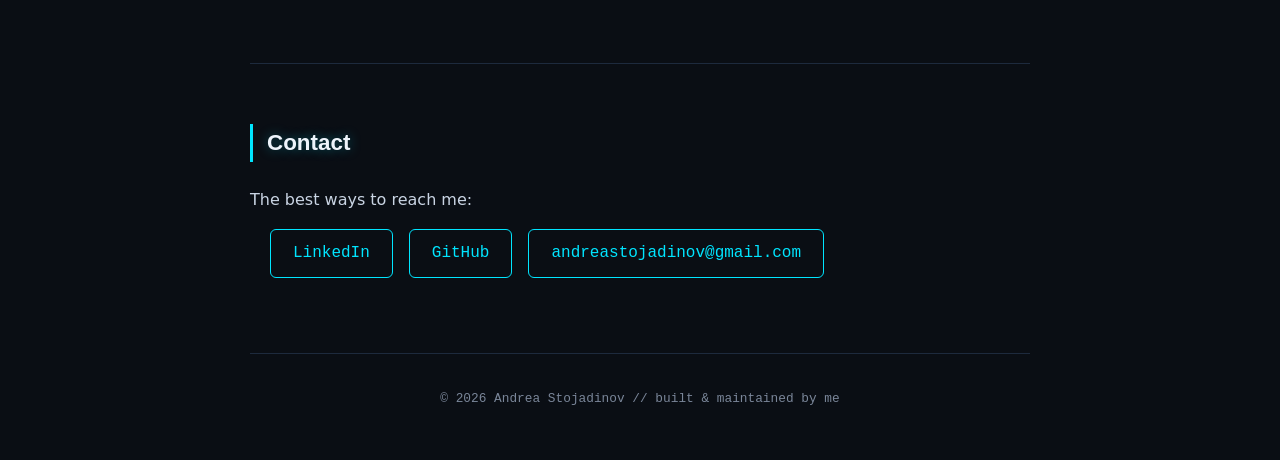
==== commit 0c9cedc3: "Fix HTML encoding issues in index.html" ====
--- a/index.html
+++ b/index.html
@@ -131,7 +131,7 @@
                     <circle class="ring-track" cx="60" cy="60" r="52"></circle>
                     <circle class="ring-fill" cx="60" cy="60" r="52"></circle>
                 </svg>
-                <span class="ring-pct">45%</span>
+                <span class="ring-pct">47%</span>
                 <span class="cert-name">TryHackMe: AI Security</span>
             </div>
 
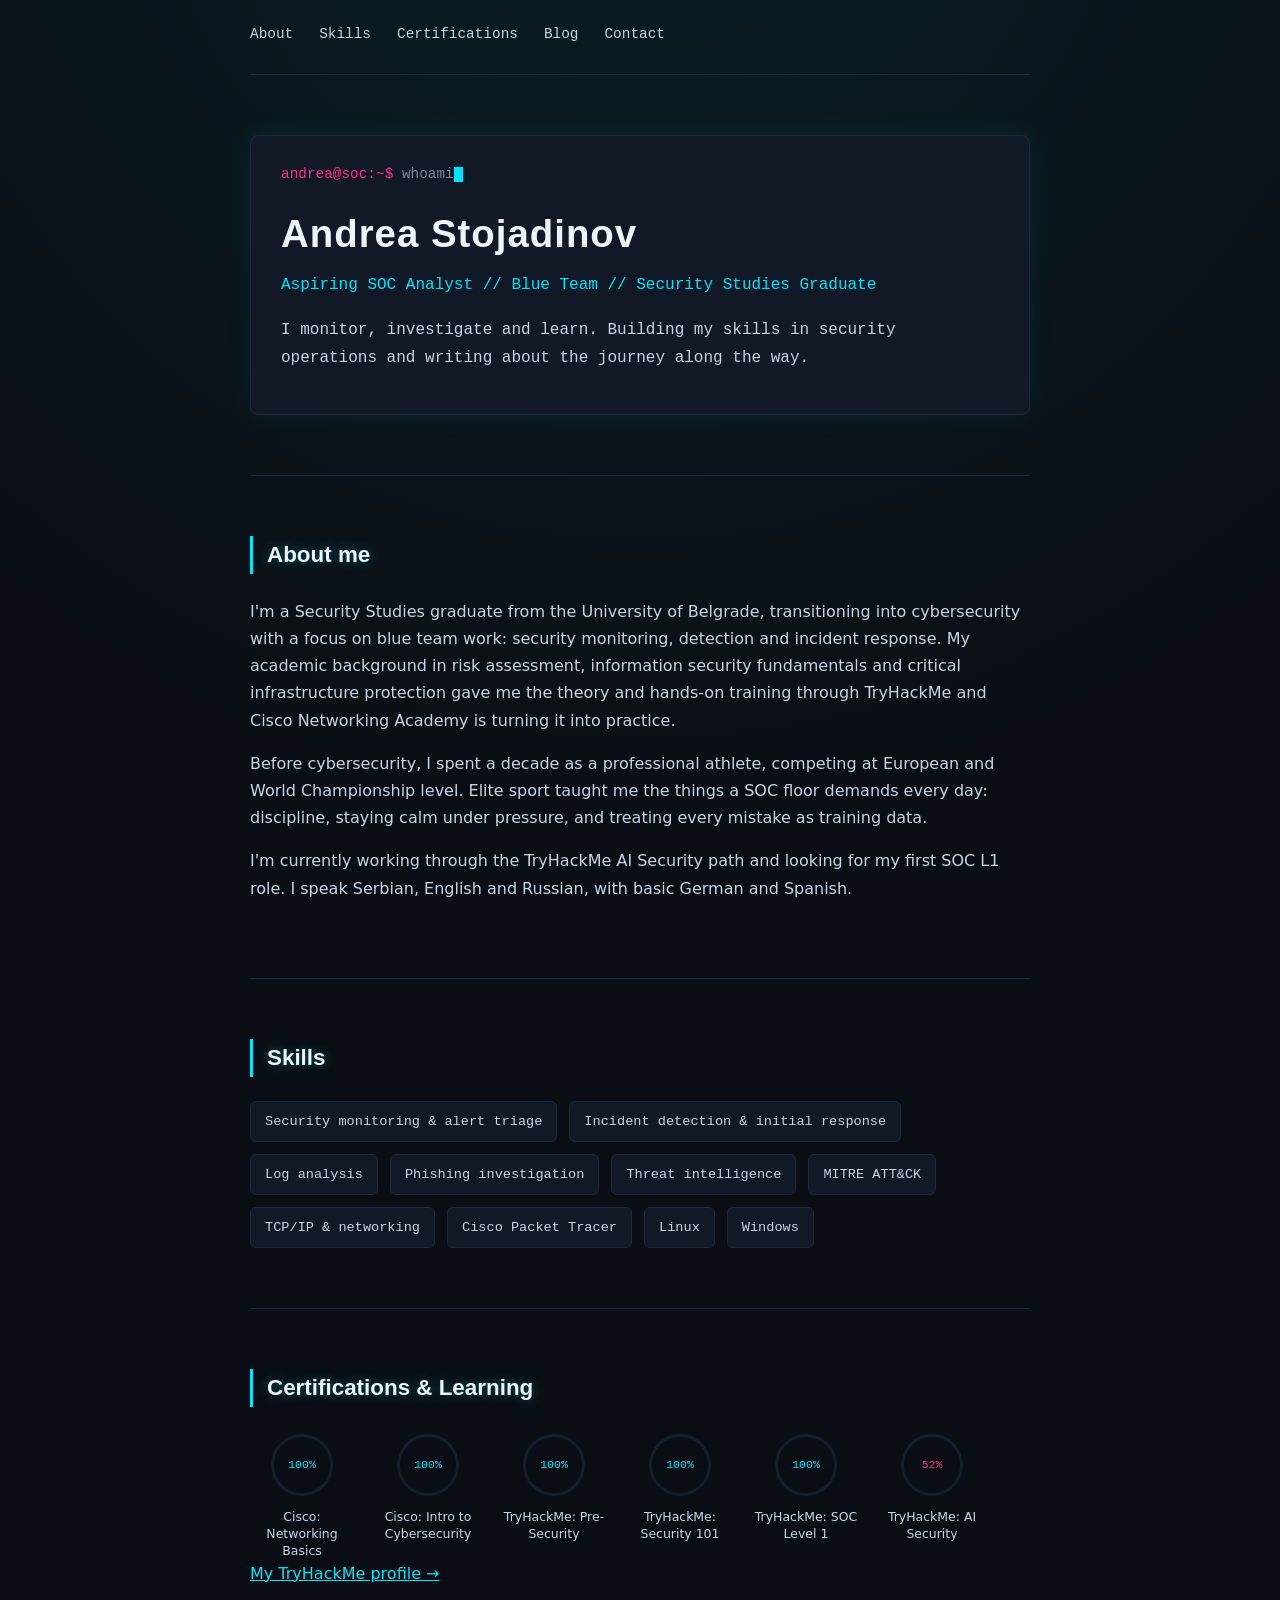
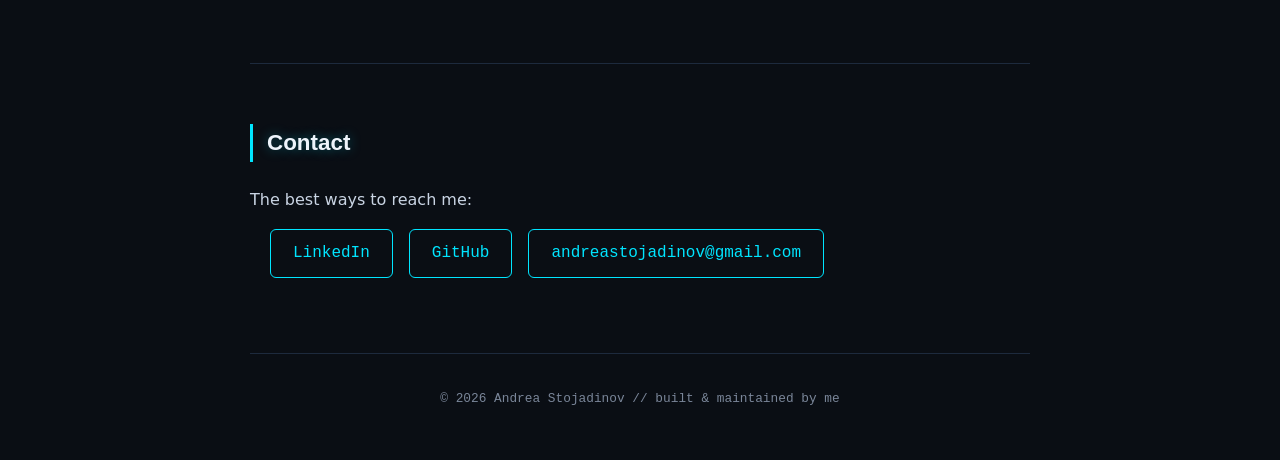
==== commit 4175e2cd: "Fix HTML formatting and update content" ====
--- a/index.html
+++ b/index.html
@@ -126,12 +126,12 @@
                 <span class="cert-name">TryHackMe: SOC Level 1</span>
             </div>
 
-            <div class="cert-ring progress" data-percent="47">
+            <div class="cert-ring progress" data-percent="52">
                 <svg class="ring" viewBox="0 0 120 120" aria-hidden="true">
                     <circle class="ring-track" cx="60" cy="60" r="52"></circle>
                     <circle class="ring-fill" cx="60" cy="60" r="52"></circle>
                 </svg>
-                <span class="ring-pct">47%</span>
+                <span class="ring-pct">52%</span>
                 <span class="cert-name">TryHackMe: AI Security</span>
             </div>
 
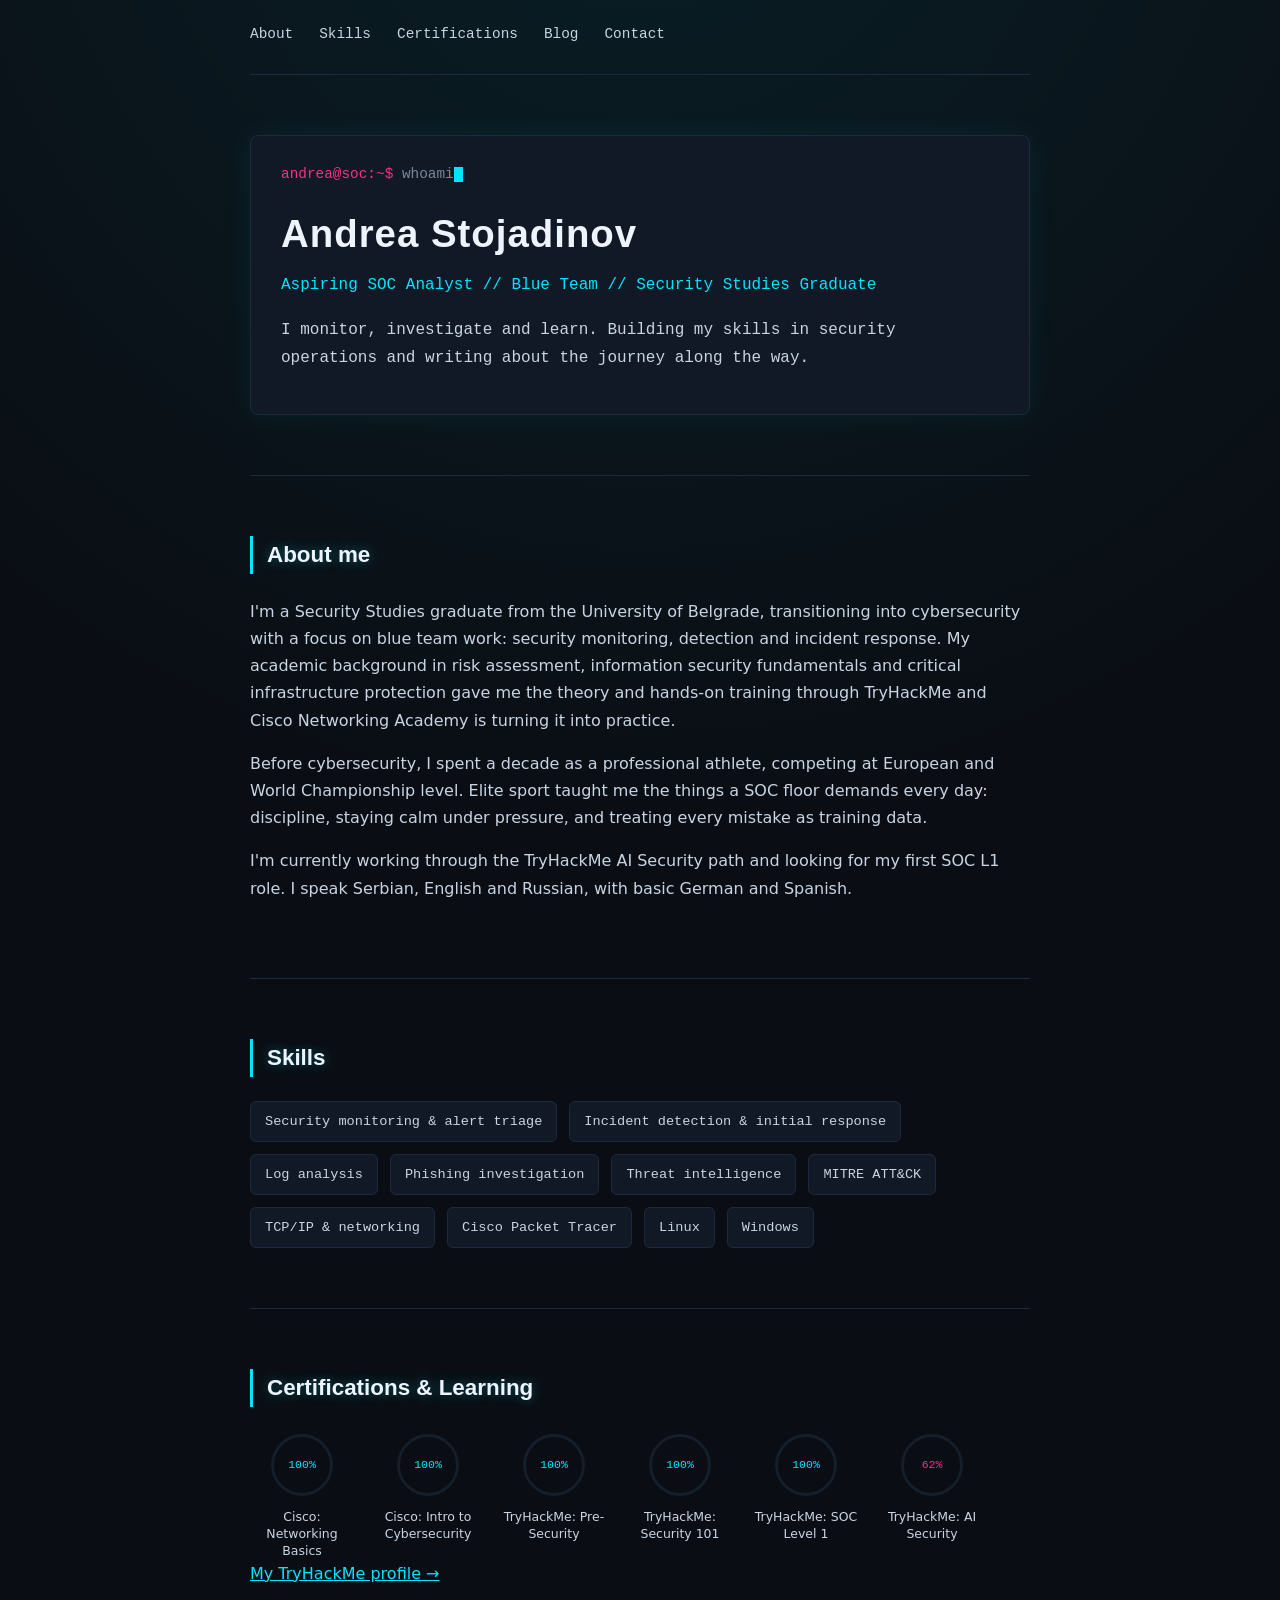
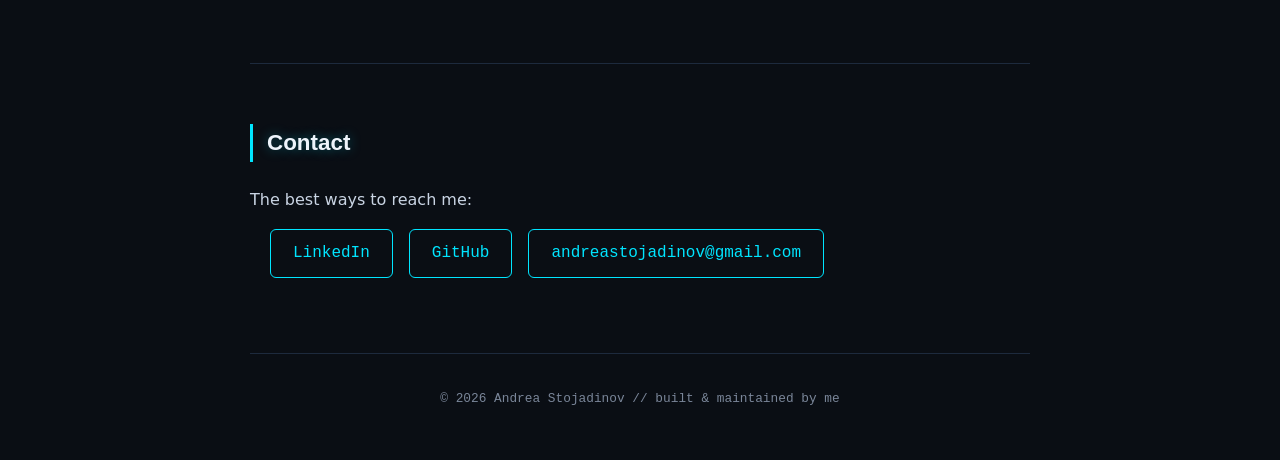
==== commit 01275001: "Fix HTML encoding issues in index.html" ====
--- a/index.html
+++ b/index.html
@@ -126,12 +126,12 @@
                 <span class="cert-name">TryHackMe: SOC Level 1</span>
             </div>
 
-            <div class="cert-ring progress" data-percent="52">
+            <div class="cert-ring progress" data-percent="62">
                 <svg class="ring" viewBox="0 0 120 120" aria-hidden="true">
                     <circle class="ring-track" cx="60" cy="60" r="52"></circle>
                     <circle class="ring-fill" cx="60" cy="60" r="52"></circle>
                 </svg>
-                <span class="ring-pct">52%</span>
+                <span class="ring-pct">62%</span>
                 <span class="cert-name">TryHackMe: AI Security</span>
             </div>
 
--- a/style.css
+++ b/style.css
@@ -345,3 +345,22 @@
     nav a::after { transition: none; }
     .ring-fill { transition: none; }
 }
+
+/* Article images and inline code */
+article img {
+    max-width: 100%;
+    border: 1px solid var(--border);
+    border-radius: 6px;
+    margin: 6px 0 22px;
+}
+
+article code {
+    font-family: "JetBrains Mono", monospace;
+    font-size: 0.86em;
+    background: var(--panel);
+    border: 1px solid var(--border);
+    border-radius: 4px;
+    padding: 2px 7px;
+    color: var(--neon);
+    overflow-wrap: anywhere;
+}
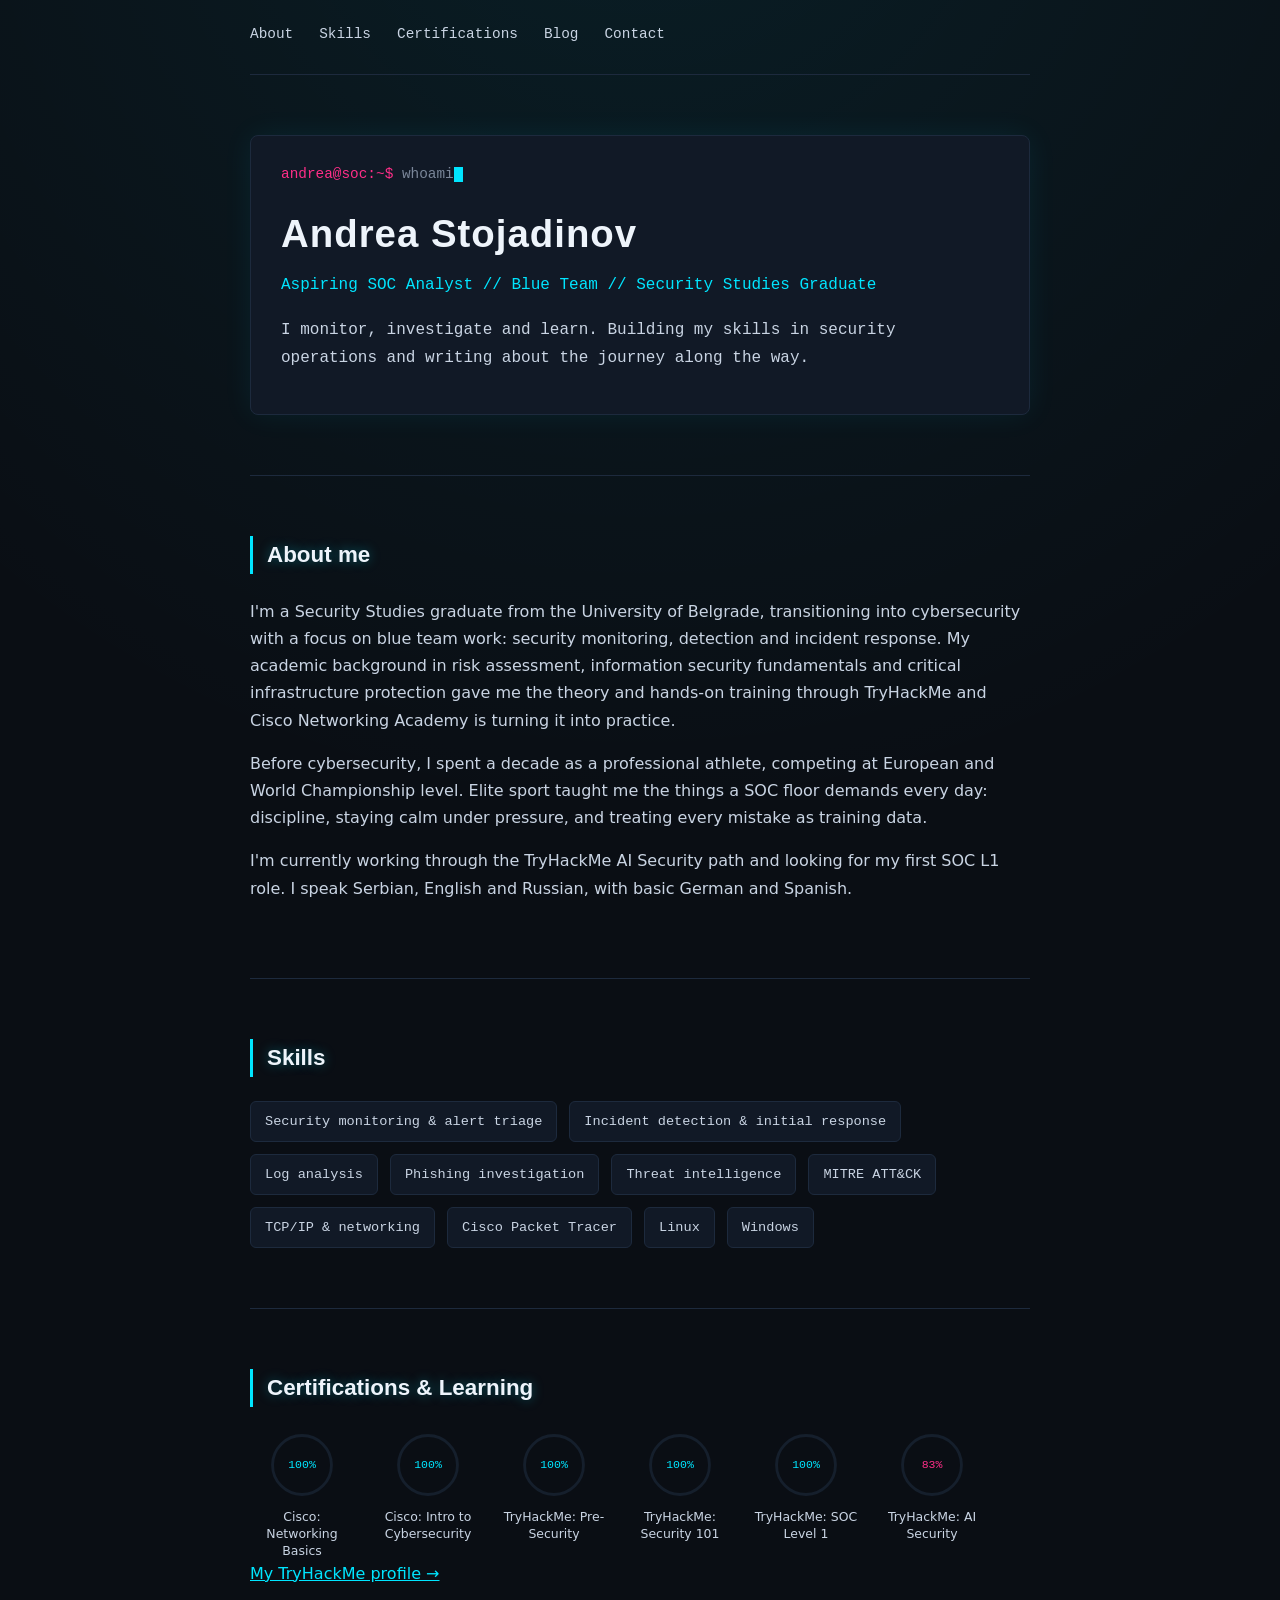
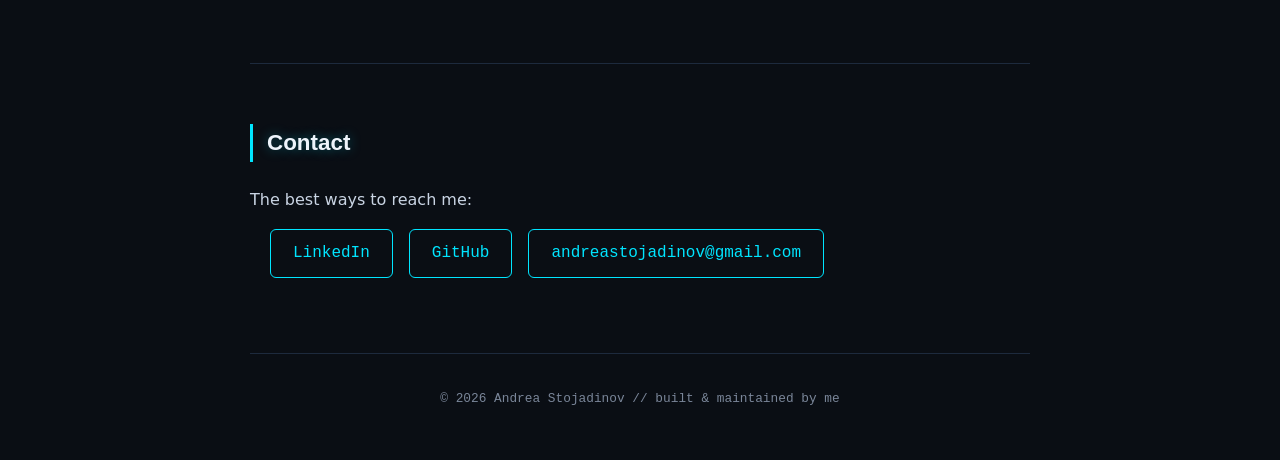
==== commit 9bc02424: "Fix HTML formatting and update content" ====
--- a/index.html
+++ b/index.html
@@ -126,12 +126,12 @@
                 <span class="cert-name">TryHackMe: SOC Level 1</span>
             </div>
 
-            <div class="cert-ring progress" data-percent="62">
+            <div class="cert-ring progress" data-percent="83">
                 <svg class="ring" viewBox="0 0 120 120" aria-hidden="true">
                     <circle class="ring-track" cx="60" cy="60" r="52"></circle>
                     <circle class="ring-fill" cx="60" cy="60" r="52"></circle>
                 </svg>
-                <span class="ring-pct">62%</span>
+                <span class="ring-pct">83%</span>
                 <span class="cert-name">TryHackMe: AI Security</span>
             </div>
 
